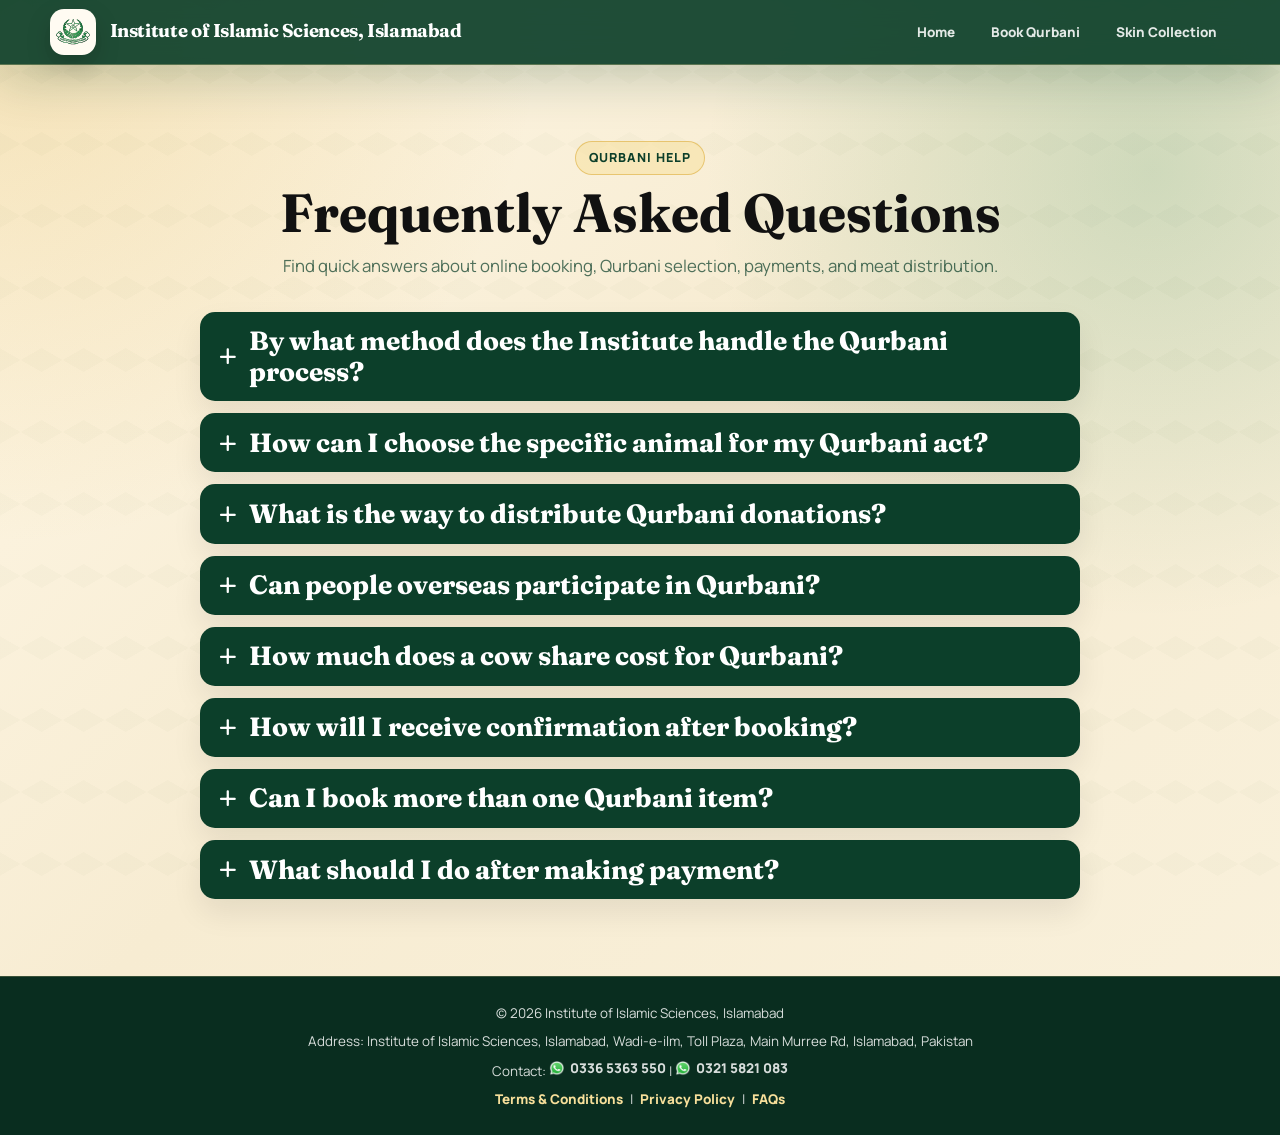
==== faq.html @ 9d34ea94 "Update Qurbani booking flow and site content Refresh the site for 2026/1447, add FAQ and receipt ass" ====
﻿<!DOCTYPE html>
<html lang="en">
<head>
    <meta charset="UTF-8">
    <meta name="viewport" content="width=device-width, initial-scale=1.0">
    <title>Frequently Asked Questions - Institute of Islamic Sciences, Islamabad</title>
    <link rel="stylesheet" href="styles.css">
</head>
<body class="page-background">
    <header>
        <div class="container">
            <div class="logo">
                <img src="image/logo.svg" alt="Institute Logo">
                <h1>Institute of Islamic Sciences, Islamabad</h1>
            </div>
            <nav>
                <a href="index.html">Home</a>
                <a href="order.html">Book Qurbani</a>
                <a href="skin.html">Skin Collection</a>
            </nav>
        </div>
    </header>

    <main>
        <section class="faq-section container">
            <div class="faq-heading">
                <span>Qurbani Help</span>
                <h2>Frequently Asked Questions</h2>
                <p>Find quick answers about online booking, Qurbani selection, payments, and meat distribution.</p>
            </div>

            <div class="faq-list">
                <details class="faq-item">
                    <summary>By what method does the Institute handle the Qurbani process?</summary>
                    <p>The Institute arranges Qurbani through trusted supervision, records each booking, completes the sacrifice according to Islamic requirements, and manages the meat according to the option selected by the donor.</p>
                </details>

                <details class="faq-item">
                    <summary>How can I choose the specific animal for my Qurbani act?</summary>
                    <p>You can choose from the available packages on the booking form, such as Cow Per Share, Full Cow, or Goat. The Institute then manages the arrangement according to your selected package.</p>
                </details>

                <details class="faq-item">
                    <summary>What is the way to distribute Qurbani donations?</summary>
                    <p>If you select Waqf or donation, the sacrificial meat is used for resident students of the Institute and other needy or deserving people.</p>
                </details>

                <details class="faq-item">
                    <summary>Can people overseas participate in Qurbani?</summary>
                    <p>Yes. Overseas participants can book online, review the amount in available currencies, and share their payment receipt through WhatsApp for confirmation.</p>
                </details>

                <details class="faq-item">
                    <summary>How much does a cow share cost for Qurbani?</summary>
                    <p>Cow Per Share pricing depends on the selected option. Waqf bookings can select PKR 30,000 or PKR 35,000, while Collection bookings are priced at PKR 35,000.</p>
                </details>

                <details class="faq-item">
                    <summary>How will I receive confirmation after booking?</summary>
                    <p>After submitting your booking, you will receive a tracking token. Your booking is confirmed after the Institute receives your payment receipt and verifies the details.</p>
                </details>

                <details class="faq-item">
                    <summary>Can I book more than one Qurbani item?</summary>
                    <p>Yes. Use the “Choose Another Animal” option during booking to add multiple Qurbani items before submitting your final order.</p>
                </details>

                <details class="faq-item">
                    <summary>What should I do after making payment?</summary>
                    <p>After transferring the amount, share your payment receipt on WhatsApp using the link shown on the token page so the Institute can confirm your booking.</p>
                </details>
            </div>
        </section>
    </main>

    <footer>
        <div class="container">
            <p>&copy; 2026 Institute of Islamic Sciences, Islamabad</p>
            <p>Address: Institute of Islamic Sciences, Islamabad, Wadi-e-ilm, Toll Plaza, Main Murree Rd, Islamabad, Pakistan</p>
            <p>Contact: <a class="whatsapp-contact" href="https://wa.me/923365363550" target="_blank" rel="noopener"><span class="whatsapp-icon" aria-hidden="true"></span>0336 5363 550</a> | <a class="whatsapp-contact" href="https://wa.me/923215821083" target="_blank" rel="noopener"><span class="whatsapp-icon" aria-hidden="true"></span>0321 5821 083</a></p>
            <span class="footer-links"><a href="terms.html">Terms & Conditions</a> | <a href="privacy.html">Privacy Policy</a> | <a href="faq.html">FAQs</a></span>
        </div>
    </footer>

    <script src="script.js"></script>
</body>
</html>
---- styles.css ----
﻿@import url('https://fonts.googleapis.com/css2?family=Amiri:wght@400;700&family=Fraunces:opsz,wght@9..144,600;9..144,750&family=Manrope:wght@400;500;700;800&display=swap');

:root {
    --ink: #173226;
    --ink-soft: #4f6359;
    --deep: #0c3f2a;
    --green: #16804c;
    --green-bright: #24a867;
    --gold: #dba934;
    --gold-soft: #f7df9a;
    --cream: #fff5df;
    --paper: #fffbf2;
    --white: #ffffff;
    --rose: #b45743;
    --shadow: 0 24px 80px rgba(16, 59, 38, 0.18);
    --radius-lg: 30px;
    --radius-md: 18px;
    --radius-sm: 12px;
}

* { margin: 0; padding: 0; box-sizing: border-box; }
html { scroll-behavior: smooth; }

body {
    min-height: 100vh;
    font-family: 'Manrope', sans-serif;
    line-height: 1.65;
    color: var(--ink);
    background:
        radial-gradient(circle at top left, rgba(219, 169, 52, 0.28), transparent 34rem),
        radial-gradient(circle at 90% 15%, rgba(22, 128, 76, 0.18), transparent 28rem),
        linear-gradient(135deg, #fff8e8 0%, #f7ecd2 45%, #f9f1dc 100%);
}

body::before {
    content: "";
    position: fixed;
    inset: 0;
    z-index: -1;
    opacity: 0.22;
    background-image:
        linear-gradient(30deg, rgba(12, 63, 42, 0.08) 12%, transparent 12.5%, transparent 87%, rgba(12, 63, 42, 0.08) 87.5%, rgba(12, 63, 42, 0.08)),
        linear-gradient(150deg, rgba(12, 63, 42, 0.08) 12%, transparent 12.5%, transparent 87%, rgba(12, 63, 42, 0.08) 87.5%, rgba(12, 63, 42, 0.08));
    background-size: 42px 72px;
}

.page-background { background-color: var(--cream); }
.container { width: min(1180px, calc(100% - 40px)); margin: 0 auto; }

header {
    position: sticky;
    top: 0;
    z-index: 20;
    color: var(--white);
    padding: 0.9rem 0;
    background: rgba(12, 63, 42, 0.92);
    border-bottom: 1px solid rgba(247, 223, 154, 0.28);
    box-shadow: 0 14px 50px rgba(12, 63, 42, 0.22);
    backdrop-filter: blur(16px);
}

header .container { display: flex; align-items: center; justify-content: space-between; gap: 1.5rem; }
.logo { display: flex; align-items: center; gap: 0.85rem; }
.logo img { width: 58px; height: 58px; padding: 0.35rem; background: var(--paper); border-radius: 18px; box-shadow: 0 10px 24px rgba(0, 0, 0, 0.18); }
.logo h1 { max-width: 440px; font-family: 'Fraunces', serif; font-size: clamp(1.05rem, 1.8vw, 1.55rem); line-height: 1.15; letter-spacing: -0.02em; }
nav { display: flex; flex-wrap: wrap; justify-content: flex-end; gap: 0.55rem; }
nav a { color: rgba(255, 255, 255, 0.88); text-decoration: none; padding: 0.7rem 1rem; border: 1px solid transparent; border-radius: 999px; font-weight: 800; font-size: 0.92rem; transition: transform 0.2s ease, background-color 0.2s ease, border-color 0.2s ease; }
nav a:hover { color: var(--white); background: rgba(255, 255, 255, 0.12); border-color: rgba(247, 223, 154, 0.34); transform: translateY(-2px); }

.hero { position: relative; overflow: hidden; min-height: calc(100vh - 86px); display: grid; place-items: center; padding: 5rem 1.25rem 6rem; }
.hero::before, .hero::after { content: ""; position: absolute; border-radius: 999px; filter: blur(2px); }
.hero::before { width: 520px; height: 520px; right: -160px; top: 10%; background: radial-gradient(circle, rgba(219, 169, 52, 0.32), transparent 68%); }
.hero::after { width: 340px; height: 340px; left: -90px; bottom: 3rem; background: radial-gradient(circle, rgba(22, 128, 76, 0.25), transparent 68%); }

.hero-content {
    position: relative;
    z-index: 1;
    width: min(980px, 100%);
    min-height: 580px;
    padding: clamp(2rem, 5vw, 4.5rem);
    overflow: hidden;
    text-align: left;
    color: var(--white);
    background: linear-gradient(135deg, rgba(12, 63, 42, 0.97), rgba(22, 128, 76, 0.94)), url('image/pattern-repeat-x-white-1.png');
    border: 1px solid rgba(247, 223, 154, 0.42);
    border-radius: 44px;
    box-shadow: var(--shadow);
    isolation: isolate;
    animation: riseIn 0.75s ease both;
}

.hero-content::before { content: "1447 AH"; position: absolute; right: clamp(1rem, 4vw, 3rem); top: 1.2rem; z-index: -1; font-family: 'Fraunces', serif; font-size: clamp(4rem, 14vw, 11rem); font-weight: 750; line-height: 1; color: rgba(255, 255, 255, 0.055); white-space: nowrap; }
.hero-content h2 { max-width: 690px; margin-bottom: 0.45rem; font-family: 'Fraunces', serif; font-size: clamp(2.7rem, 7vw, 6.6rem); line-height: 0.94; letter-spacing: -0.075em; color: var(--gold-soft); }
.ijtimai-qurbani-title { display: block; width: min(100%, 460px); margin: 0 0 1.3rem; }
.hero-content p { max-width: 610px; margin-bottom: 1rem; color: rgba(255, 255, 255, 0.84); font-size: clamp(1rem, 1.5vw, 1.17rem); }
.supervised-title { display: block; width: min(100%, 410px); margin: 0 0 1.2rem; }
.hero-image-wrap { position: absolute; right: clamp(-4rem, -3vw, -1.5rem); bottom: -1.5rem; width: min(42vw, 390px); pointer-events: none; filter: drop-shadow(0 24px 38px rgba(0, 0, 0, 0.35)); }
.cow-illustration { width: 100%; display: block; transform: rotate(-3deg); }

.cta-buttons { display: flex; flex-wrap: wrap; gap: 0.85rem; margin: 2rem 0 1.2rem; }
.btn, .btn-submit, .btn-download, .btn-print { appearance: none; display: inline-flex; align-items: center; justify-content: center; min-height: 50px; padding: 0.9rem 1.35rem; border: 0; border-radius: 999px; cursor: pointer; text-decoration: none; font-family: inherit; font-size: 0.96rem; font-weight: 900; transition: transform 0.2s ease, box-shadow 0.2s ease, background-color 0.2s ease, border-color 0.2s ease; }
.btn:hover, .btn-submit:hover, .btn-download:hover, .btn-print:hover { transform: translateY(-3px); }
.primary, .btn-submit, .btn-download { color: #173226; background: linear-gradient(135deg, var(--gold-soft), var(--gold)); box-shadow: 0 16px 30px rgba(219, 169, 52, 0.27); }
.primary:hover, .btn-submit:hover, .btn-download:hover { box-shadow: 0 20px 44px rgba(219, 169, 52, 0.36); }
.secondary, .btn-print { color: var(--white); background: rgba(255, 255, 255, 0.09); border: 1px solid rgba(247, 223, 154, 0.5); }
.secondary:hover, .btn-print:hover { background: rgba(255, 255, 255, 0.17); }
.contact { max-width: 580px; margin-top: 1.5rem; padding-top: 1.4rem; border-top: 1px solid rgba(255, 255, 255, 0.16); }
.contact p { margin: 0; font-weight: 800; }

.form-section, .token-section { width: min(1040px, calc(100% - 40px)); margin: 3rem auto 4rem; }
.form-section { padding: 0; background: transparent; }
.step-card, .token-section { position: relative; overflow: hidden; padding: clamp(1.4rem, 4vw, 2.6rem); margin-bottom: 1.8rem; background: rgba(255, 251, 242, 0.9); border: 1px solid rgba(12, 63, 42, 0.13); border-radius: var(--radius-lg); box-shadow: 0 22px 70px rgba(47, 78, 57, 0.12); backdrop-filter: blur(14px); }
.step-card::before, .token-section::before { content: ""; position: absolute; inset: 0 0 auto 0; height: 7px; background: linear-gradient(90deg, var(--green), var(--gold), var(--rose)); }
.step-label { display: inline-flex; margin-bottom: 1rem; padding: 0.4rem 0.85rem; color: var(--deep); background: rgba(219, 169, 52, 0.22); border: 1px solid rgba(219, 169, 52, 0.35); border-radius: 999px; font-size: 0.82rem; font-weight: 900; text-transform: uppercase; letter-spacing: 0.08em; }
.step-card h2, .token-section h2 { max-width: 760px; margin-bottom: 0.4rem; font-family: 'Fraunces', serif; font-size: clamp(2rem, 4vw, 3.5rem); line-height: 1; letter-spacing: -0.04em; color: var(--deep); }
.step-card h3, .token-section h3 { margin: 1.4rem 0 0.7rem; color: var(--green); font-family: 'Fraunces', serif; font-size: clamp(1.35rem, 2vw, 1.9rem); }
.step-card h3[lang], .step-card h3:not(:first-child) { font-family: 'Amiri', serif; }
.step-card p, .token-section p { max-width: 760px; margin-bottom: 1rem; color: var(--ink-soft); }
.highlight-box, #collection-note { padding: 1rem 1.15rem; margin: 1rem 0 1.6rem; color: #31493b; background: linear-gradient(135deg, rgba(22, 128, 76, 0.1), rgba(219, 169, 52, 0.14)); border: 1px solid rgba(22, 128, 76, 0.16); border-radius: var(--radius-md); }

form { display: grid; grid-template-columns: repeat(2, minmax(0, 1fr)); gap: 1rem 1.1rem; margin-top: 1.4rem; }
.form-group { margin: 0; }
.form-group:has(textarea), .form-group:has(#qurbani-by), #collection-note, #waqf-for-group { grid-column: 1 / -1; }
label { display: block; margin-bottom: 0.45rem; color: var(--deep); font-size: 0.88rem; font-weight: 900; }
input, select, textarea { width: 100%; min-height: 50px; padding: 0.82rem 0.95rem; color: var(--ink); background: rgba(255, 255, 255, 0.86); border: 1px solid rgba(12, 63, 42, 0.16); border-radius: var(--radius-sm); font: inherit; outline: none; box-shadow: inset 0 1px 0 rgba(255, 255, 255, 0.8); transition: border-color 0.2s ease, box-shadow 0.2s ease, background-color 0.2s ease; }
textarea { min-height: 110px; resize: vertical; }
input:focus, select:focus, textarea:focus { border-color: var(--green-bright); background: var(--white); box-shadow: 0 0 0 4px rgba(36, 168, 103, 0.14); }
input[readonly] { color: #426252; background: rgba(22, 128, 76, 0.08); border-style: dashed; }
.btn-submit { grid-column: 1 / -1; width: 100%; margin-top: 0.4rem; }
#add-item-btn { grid-column: 1 / -1; width: fit-content; }

.order-summary, #token-order-summary { width: 100%; margin-top: 1.7rem; overflow-x: auto; border-radius: var(--radius-md); }
.order-summary p { padding: 1.2rem; background: rgba(12, 63, 42, 0.06); border-radius: var(--radius-md); }
table { width: 100%; min-width: 780px; border-collapse: collapse; overflow: hidden; background: var(--white); border: 1px solid rgba(12, 63, 42, 0.1); border-radius: var(--radius-md); }
th, td { padding: 0.92rem; text-align: left; border-bottom: 1px solid rgba(12, 63, 42, 0.08); vertical-align: top; }
th { color: var(--white); background: var(--deep); font-size: 0.82rem; text-transform: uppercase; letter-spacing: 0.04em; }
td { color: var(--ink-soft); font-size: 0.92rem; }
.remove-btn { color: var(--white); background: var(--rose); border: 0; padding: 0.55rem 0.75rem; border-radius: 999px; cursor: pointer; font-weight: 800; }

.token-section { text-align: left; }
.token-details { display: grid; grid-template-columns: repeat(2, minmax(0, 1fr)); gap: 0.9rem; margin: 1.4rem 0; }
.token-details p, .token-section > p:nth-of-type(n+3):nth-of-type(-n+6) { padding: 1rem; margin: 0; background: rgba(22, 128, 76, 0.08); border-radius: var(--radius-sm); }
.token-section a { color: var(--green); font-weight: 900; }

footer { color: rgba(255, 255, 255, 0.84); padding: 2.4rem 0; text-align: center; background: #092d1f; border-top: 1px solid rgba(247, 223, 154, 0.2); }
footer .container { display: grid; gap: 0.55rem; }
footer a { color: var(--gold-soft); text-decoration: none; font-weight: 800; }
footer a:hover { text-decoration: underline; }

@keyframes riseIn { from { opacity: 0; transform: translateY(24px) scale(0.985); } to { opacity: 1; transform: translateY(0) scale(1); } }

@media (max-width: 860px) {
    header { position: relative; }
    header .container { align-items: flex-start; flex-direction: column; }
    nav { justify-content: flex-start; }
    .hero { min-height: auto; padding-top: 2rem; }
    .hero-content { min-height: 0; padding-bottom: 15rem; border-radius: 30px; }
    .hero-image-wrap { width: 250px; right: -2rem; bottom: -0.8rem; }
    form, .token-details { grid-template-columns: 1fr; }
}

@media (max-width: 560px) {
    .container, .form-section, .token-section { width: min(100% - 24px, 1040px); }
    .logo img { width: 48px; height: 48px; }
    nav a { padding: 0.6rem 0.78rem; font-size: 0.84rem; }
    .hero { padding-left: 0.75rem; padding-right: 0.75rem; }
    .hero-content { padding: 1.55rem 1.25rem 13rem; }
    .cta-buttons { align-items: stretch; flex-direction: column; }
    .btn, .btn-submit, .btn-download, .btn-print, #add-item-btn { width: 100%; }
    .hero-image-wrap { width: 215px; }
    .step-card, .token-section { border-radius: 22px; }
}

@media print {
    header, footer, .cta-buttons { display: none; }
    body { background: #fff; }
    .token-section { box-shadow: none; border: 1px solid #ddd; }
}


.step-back-btn { color: var(--deep); background: rgba(22, 128, 76, 0.08); border-color: rgba(22, 128, 76, 0.22); margin: 0.6rem 0 1.1rem; }
.step-back-btn:hover { background: rgba(22, 128, 76, 0.14); }


.order-actions { grid-column: 1 / -1; display: flex; flex-wrap: wrap; gap: 0.8rem; align-items: center; margin-top: 0.4rem; }
.order-actions #add-item-btn { width: auto; }
.checkout-btn { color: var(--white); background: var(--deep); box-shadow: 0 16px 30px rgba(12, 63, 42, 0.22); }
.checkout-btn:hover { background: var(--green); }
@media (max-width: 560px) { .order-actions { flex-direction: column; } .order-actions #add-item-btn, .checkout-btn { width: 100%; } }

/* Scoped Book Qurbani wizard styles */
.qurbani-wizard-page .qurbani-wizard-hero {
    padding: clamp(2rem, 5vw, 3.6rem) 0 1.2rem;
}

.qurbani-wizard-page .qurbani-kicker {
    display: inline-flex;
    margin-bottom: 0.75rem;
    padding: 0.38rem 0.8rem;
    color: var(--deep);
    background: rgba(219, 169, 52, 0.22);
    border: 1px solid rgba(219, 169, 52, 0.34);
    border-radius: 999px;
    font-size: 0.78rem;
    font-weight: 900;
    letter-spacing: 0.08em;
    text-transform: uppercase;
}

.qurbani-wizard-page .qurbani-wizard-hero h2 {
    margin: 0 0 0.55rem;
    color: var(--deep);
    font-family: 'Fraunces', serif;
    font-size: clamp(2.35rem, 6vw, 5.2rem);
    line-height: 0.96;
    letter-spacing: -0.07em;
}

.qurbani-wizard-page .qurbani-wizard-hero p {
    max-width: 690px;
    margin: 0;
    color: var(--ink-soft);
    font-size: clamp(1rem, 1.6vw, 1.15rem);
}

.qurbani-wizard-page .qurbani-wizard-shell {
    display: grid;
    grid-template-columns: 285px minmax(0, 1fr);
    gap: 1.15rem;
    align-items: start;
    margin-top: 1.4rem;
    margin-bottom: 4rem;
}

.qurbani-wizard-page .qurbani-stepper {
    position: sticky;
    top: 104px;
    display: grid;
    gap: 0.62rem;
    padding: 0.85rem;
    background: rgba(255, 251, 242, 0.88);
    border: 1px solid rgba(12, 63, 42, 0.13);
    border-radius: var(--radius-lg);
    box-shadow: 0 20px 60px rgba(47, 78, 57, 0.12);
    backdrop-filter: blur(14px);
}

.qurbani-wizard-page .qurbani-step-nav {
    display: grid;
    grid-template-columns: 42px 1fr;
    gap: 0 0.75rem;
    width: 100%;
    padding: 0.82rem;
    color: var(--ink-soft);
    text-align: left;
    background: transparent;
    border: 1px solid transparent;
    border-radius: 18px;
    cursor: pointer;
    font: inherit;
}

.qurbani-wizard-page .qurbani-step-nav:disabled {
    cursor: not-allowed;
    opacity: 0.52;
}

.qurbani-wizard-page .qurbani-step-nav span {
    grid-row: 1 / 3;
    display: grid;
    place-items: center;
    width: 42px;
    height: 42px;
    color: var(--deep);
    background: var(--white);
    border: 1px solid rgba(12, 63, 42, 0.14);
    border-radius: 50%;
    font-weight: 900;
}

.qurbani-wizard-page .qurbani-step-nav strong {
    align-self: end;
    color: var(--ink);
    font-size: 0.92rem;
}

.qurbani-wizard-page .qurbani-step-nav small {
    color: var(--ink-soft);
    font-weight: 700;
}

.qurbani-wizard-page .qurbani-step-nav.is-active {
    color: var(--white);
    background: var(--deep);
    border-color: var(--deep);
    box-shadow: 0 14px 30px rgba(12, 63, 42, 0.22);
}

.qurbani-wizard-page .qurbani-step-nav.is-active strong,
.qurbani-wizard-page .qurbani-step-nav.is-active small {
    color: var(--white);
}

.qurbani-wizard-page .qurbani-step-nav.is-complete span {
    color: var(--white);
    background: var(--green);
    border-color: var(--green);
}

.qurbani-wizard-page .qurbani-wizard {
    display: block;
    min-height: 620px;
    margin: 0;
    padding: clamp(1.2rem, 3.2vw, 2.5rem);
    background: rgba(255, 251, 242, 0.94);
    border: 1px solid rgba(12, 63, 42, 0.13);
    border-radius: var(--radius-lg);
    box-shadow: 0 22px 70px rgba(47, 78, 57, 0.12);
    backdrop-filter: blur(14px);
}

.qurbani-wizard-page .qurbani-alert {
    display: none;
    margin-bottom: 1rem;
    padding: 0.85rem 1rem;
    color: #852b20;
    background: #fff1ee;
    border: 1px solid rgba(180, 87, 67, 0.25);
    border-radius: var(--radius-sm);
    font-weight: 800;
}

.qurbani-wizard-page .qurbani-alert.is-visible { display: block; }
.qurbani-wizard-page .qurbani-wizard-step { display: none; animation: qurbaniStepIn 0.26s ease both; }
.qurbani-wizard-page .qurbani-wizard-step.is-active { display: block; }

.qurbani-wizard-page .qurbani-step-heading {
    max-width: 760px;
    margin-bottom: 1.45rem;
}

.qurbani-wizard-page .qurbani-step-heading span {
    color: var(--green);
    font-size: 0.8rem;
    font-weight: 900;
    letter-spacing: 0.08em;
    text-transform: uppercase;
}

.qurbani-wizard-page .qurbani-step-heading h2 {
    margin: 0.22rem 0 0.4rem;
    color: var(--deep);
    font-family: 'Fraunces', serif;
    font-size: clamp(2rem, 4vw, 3.35rem);
    line-height: 1;
    letter-spacing: -0.045em;
}

.qurbani-wizard-page .qurbani-step-heading p {
    margin: 0;
    color: var(--ink-soft);
}

.qurbani-wizard-page .qurbani-package-grid,
.qurbani-wizard-page .qurbani-type-grid {
    display: grid;
    gap: 1rem;
}

.qurbani-wizard-page .qurbani-package-grid { grid-template-columns: repeat(3, minmax(0, 1fr)); }
.qurbani-wizard-page .qurbani-type-grid { grid-template-columns: repeat(2, minmax(0, 1fr)); }

.qurbani-wizard-page .qurbani-choice-card {
    position: relative;
    display: grid;
    gap: 0.5rem;
    min-height: 180px;
    padding: 1.2rem;
    background: var(--white);
    border: 1px solid rgba(12, 63, 42, 0.13);
    border-radius: var(--radius-md);
    cursor: pointer;
    transition: transform 0.2s ease, border-color 0.2s ease, box-shadow 0.2s ease;
}

.qurbani-wizard-page .qurbani-choice-card:hover {
    transform: translateY(-3px);
    border-color: rgba(22, 128, 76, 0.32);
    box-shadow: 0 18px 40px rgba(47, 78, 57, 0.1);
}

.qurbani-wizard-page .qurbani-choice-card input {
    position: absolute;
    top: 1rem;
    right: 1rem;
    width: 22px;
    height: 22px;
    accent-color: var(--green);
}

.qurbani-wizard-page .qurbani-choice-card:has(input:checked) {
    border-color: var(--green);
    box-shadow: inset 0 0 0 2px rgba(22, 128, 76, 0.16), 0 18px 42px rgba(22, 128, 76, 0.14);
}

.qurbani-wizard-page .qurbani-choice-card strong {
    padding-right: 1.8rem;
    color: var(--deep);
    font-size: 1.14rem;
    line-height: 1.28;
}

.qurbani-wizard-page .qurbani-package-card em {
    color: var(--green);
    font-style: normal;
    font-size: 1.55rem;
    font-weight: 900;
}

.qurbani-wizard-page .qurbani-choice-card small {
    color: var(--ink-soft);
    line-height: 1.55;
}

.qurbani-wizard-page .qurbani-animal-tag {
    display: inline-flex;
    width: fit-content;
    padding: 0.35rem 0.7rem;
    color: var(--white);
    background: var(--deep);
    border-radius: 999px;
    font-size: 0.78rem;
    font-weight: 900;
}

.qurbani-wizard-page .qurbani-gold-tag {
    color: var(--deep);
    background: var(--gold-soft);
}

.qurbani-wizard-page .qurbani-secondary-choice { opacity: 0.92; }

.qurbani-wizard-page .qurbani-conditional-panel,
.qurbani-wizard-page .qurbani-quantity-card,
.qurbani-wizard-page .qurbani-total-card,
.qurbani-wizard-page .qurbani-single-field,
.qurbani-wizard-page .qurbani-summary-card {
    margin-top: 1rem;
    padding: 1.15rem;
    background: var(--white);
    border: 1px solid rgba(12, 63, 42, 0.13);
    border-radius: var(--radius-md);
}

.qurbani-wizard-page .qurbani-conditional-panel.is-hidden { display: none; }
.qurbani-wizard-page .qurbani-conditional-panel strong { display: block; margin-bottom: 0.35rem; color: var(--deep); }
.qurbani-wizard-page .qurbani-conditional-panel p { margin: 0.25rem 0 1rem; color: var(--ink-soft); }

.qurbani-wizard-page .qurbani-location-btn {
    display: inline-flex;
    align-items: center;
    justify-content: center;
    min-height: 44px;
    padding: 0.7rem 1rem;
    color: var(--white);
    background: var(--green);
    border-radius: 999px;
    text-decoration: none;
    font-weight: 900;
}

.qurbani-wizard-page .qurbani-pricing-layout {
    display: grid;
    grid-template-columns: 0.8fr 1.2fr;
    gap: 1rem;
    align-items: stretch;
}

.qurbani-wizard-page .qurbani-quantity-card,
.qurbani-wizard-page .qurbani-total-card { margin-top: 0; }

.qurbani-wizard-page .qurbani-quantity-control {
    display: grid;
    grid-template-columns: 52px 1fr 52px;
    gap: 0.55rem;
    align-items: center;
}

.qurbani-wizard-page .qurbani-quantity-control button {
    min-height: 52px;
    color: var(--deep);
    background: var(--gold-soft);
    border: 0;
    border-radius: var(--radius-sm);
    cursor: pointer;
    font-size: 1.45rem;
    font-weight: 900;
}

.qurbani-wizard-page .qurbani-quantity-control input {
    text-align: center;
    font-size: 1.2rem;
    font-weight: 900;
}

.qurbani-wizard-page .qurbani-total-card span {
    display: block;
    color: var(--ink-soft);
    font-size: 0.8rem;
    font-weight: 900;
    letter-spacing: 0.06em;
    text-transform: uppercase;
}

.qurbani-wizard-page .qurbani-total-card strong {
    display: block;
    margin: 0.2rem 0;
    color: var(--deep);
    font-size: clamp(1.55rem, 3vw, 2.3rem);
}

.qurbani-wizard-page .qurbani-total-card .qurbani-main-total {
    color: var(--green);
    font-size: clamp(2rem, 4.4vw, 3.35rem);
}

.qurbani-wizard-page .qurbani-total-card small { color: var(--ink-soft); }
.qurbani-wizard-page .qurbani-total-card hr { margin: 1rem 0; border: 0; border-top: 1px solid rgba(12, 63, 42, 0.1); }

.qurbani-wizard-page .qurbani-currency-toggle {
    margin-top: 0.6rem;
    padding: 0;
    color: var(--green);
    background: transparent;
    border: 0;
    cursor: pointer;
    font: inherit;
    font-weight: 900;
}

.qurbani-wizard-page .qurbani-foreign-totals {
    display: flex;
    flex-wrap: wrap;
    gap: 0.5rem;
    margin-top: 0.75rem;
}

.qurbani-wizard-page .qurbani-foreign-totals span {
    padding: 0.42rem 0.65rem;
    color: var(--ink-soft);
    background: rgba(12, 63, 42, 0.06);
    border-radius: 999px;
    font-size: 0.9rem;
    font-weight: 800;
}

.qurbani-wizard-page .qurbani-single-field { max-width: 650px; }

.qurbani-wizard-page .qurbani-details-grid {
    display: grid;
    grid-template-columns: repeat(2, minmax(0, 1fr));
    gap: 1rem;
}

.qurbani-wizard-page .qurbani-wide { grid-column: 1 / -1; }

.qurbani-wizard-page .qurbani-summary-grid {
    display: grid;
    grid-template-columns: repeat(2, minmax(0, 1fr));
    gap: 0.85rem;
}

.qurbani-wizard-page .qurbani-summary-item {
    padding: 0.9rem;
    background: rgba(12, 63, 42, 0.055);
    border-radius: var(--radius-sm);
}

.qurbani-wizard-page .qurbani-summary-item span {
    display: block;
    color: var(--ink-soft);
    font-size: 0.78rem;
    font-weight: 900;
    letter-spacing: 0.06em;
    text-transform: uppercase;
}

.qurbani-wizard-page .qurbani-summary-item strong {
    display: block;
    margin-top: 0.2rem;
    color: var(--ink);
    line-height: 1.38;
    overflow-wrap: anywhere;
}

.qurbani-wizard-page .qurbani-summary-item.qurbani-highlight {
    grid-column: 1 / -1;
    background: linear-gradient(135deg, rgba(22, 128, 76, 0.1), rgba(219, 169, 52, 0.14));
}

.qurbani-wizard-page .qurbani-summary-item.qurbani-highlight strong {
    color: var(--green);
    font-size: 1.8rem;
}

.qurbani-wizard-page .qurbani-summary-item.qurbani-highlight small {
    display: block;
    margin-top: 0.2rem;
    color: var(--ink-soft);
    font-weight: 800;
}

.qurbani-wizard-page .qurbani-submit-btn {
    display: inline-flex;
    align-items: center;
    justify-content: center;
    width: 100%;
    min-height: 58px;
    margin-top: 1rem;
    color: #173226;
    background: linear-gradient(135deg, var(--gold-soft), var(--gold));
    border: 0;
    border-radius: 999px;
    cursor: pointer;
    font: inherit;
    font-size: 1.02rem;
    font-weight: 900;
    box-shadow: 0 16px 30px rgba(219, 169, 52, 0.27);
}

.qurbani-wizard-page .qurbani-wizard-actions {
    display: flex;
    justify-content: space-between;
    gap: 0.8rem;
    margin-top: 1.6rem;
    padding-top: 1.15rem;
    border-top: 1px solid rgba(12, 63, 42, 0.1);
}

.qurbani-wizard-page .qurbani-prev-btn,
.qurbani-wizard-page .qurbani-next-btn {
    display: inline-flex;
    align-items: center;
    justify-content: center;
    min-height: 52px;
    padding: 0.85rem 1.25rem;
    border-radius: 999px;
    cursor: pointer;
    font: inherit;
    font-weight: 900;
}

.qurbani-wizard-page .qurbani-prev-btn {
    min-width: 130px;
    color: var(--deep);
    background: var(--white);
    border: 1px solid rgba(12, 63, 42, 0.14);
}

.qurbani-wizard-page .qurbani-next-btn {
    min-width: 150px;
    color: var(--white);
    background: var(--deep);
    border: 1px solid var(--deep);
}

.qurbani-wizard-page .qurbani-prev-btn:disabled,
.qurbani-wizard-page .qurbani-next-btn:disabled {
    opacity: 0.45;
    cursor: not-allowed;
}

@keyframes qurbaniStepIn {
    from { opacity: 0; transform: translateY(12px); }
    to { opacity: 1; transform: translateY(0); }
}

@media (max-width: 920px) {
    .qurbani-wizard-page .qurbani-wizard-shell { grid-template-columns: 1fr; }
    .qurbani-wizard-page .qurbani-stepper {
        position: static;
        grid-template-columns: repeat(3, minmax(0, 1fr));
    }
    .qurbani-wizard-page .qurbani-step-nav {
        grid-template-columns: 34px 1fr;
        padding: 0.68rem;
    }
    .qurbani-wizard-page .qurbani-step-nav span { width: 34px; height: 34px; }
    .qurbani-wizard-page .qurbani-package-grid { grid-template-columns: 1fr; }
    .qurbani-wizard-page .qurbani-pricing-layout { grid-template-columns: 1fr; }
}

@media (max-width: 620px) {
    .qurbani-wizard-page .qurbani-wizard-shell { width: min(100% - 24px, 1040px); }
    .qurbani-wizard-page .qurbani-wizard { min-height: auto; padding: 1rem; border-radius: 22px; }
    .qurbani-wizard-page .qurbani-stepper { grid-template-columns: repeat(2, minmax(0, 1fr)); gap: 0.45rem; }
    .qurbani-wizard-page .qurbani-step-nav strong { font-size: 0.78rem; }
    .qurbani-wizard-page .qurbani-step-nav small { display: none; }
    .qurbani-wizard-page .qurbani-type-grid,
    .qurbani-wizard-page .qurbani-details-grid,
    .qurbani-wizard-page .qurbani-summary-grid { grid-template-columns: 1fr; }
    .qurbani-wizard-page .qurbani-summary-item.qurbani-highlight { grid-column: auto; }
    .qurbani-wizard-page .qurbani-choice-card { min-height: 145px; }
    .qurbani-wizard-page .qurbani-wizard-actions {
        position: sticky;
        bottom: 0;
        z-index: 10;
        margin: 1rem -1rem -1rem;
        padding: 0.8rem 1rem;
        background: rgba(255, 251, 242, 0.95);
        border-radius: 0 0 22px 22px;
        backdrop-filter: blur(12px);
    }
    .qurbani-wizard-page .qurbani-prev-btn,
    .qurbani-wizard-page .qurbani-next-btn { flex: 1; min-width: 0; }
}

.qurbani-wizard-page .qurbani-item-actions {
    display: grid;
    gap: 0.45rem;
    max-width: 650px;
    margin-top: 1rem;
}

.qurbani-wizard-page .qurbani-add-item-btn {
    display: inline-flex;
    align-items: center;
    justify-content: center;
    min-height: 52px;
    padding: 0.85rem 1.15rem;
    color: var(--white);
    background: var(--green);
    border: 0;
    border-radius: 999px;
    cursor: pointer;
    font: inherit;
    font-weight: 900;
}

.qurbani-wizard-page .qurbani-item-actions p {
    margin: 0;
    color: var(--ink-soft);
    font-size: 0.92rem;
}

.qurbani-wizard-page .qurbani-added-items {
    margin-top: 1rem;
    padding: 1rem;
    background: rgba(22, 128, 76, 0.06);
    border: 1px solid rgba(22, 128, 76, 0.16);
    border-radius: var(--radius-md);
}

.qurbani-wizard-page .qurbani-added-items h3 {
    margin: 0 0 0.75rem;
    color: var(--deep);
    font-family: 'Fraunces', serif;
    font-size: 1.35rem;
}

.qurbani-wizard-page .qurbani-added-item,
.qurbani-wizard-page .qurbani-summary-line {
    display: flex;
    justify-content: space-between;
    gap: 1rem;
    padding: 0.85rem;
    background: var(--white);
    border: 1px solid rgba(12, 63, 42, 0.1);
    border-radius: var(--radius-sm);
}

.qurbani-wizard-page .qurbani-added-item + .qurbani-added-item,
.qurbani-wizard-page .qurbani-summary-line + .qurbani-summary-line {
    margin-top: 0.6rem;
}

.qurbani-wizard-page .qurbani-added-item span,
.qurbani-wizard-page .qurbani-summary-line small {
    display: block;
    color: var(--ink-soft);
    font-size: 0.88rem;
    line-height: 1.45;
}

.qurbani-wizard-page .qurbani-added-item b,
.qurbani-wizard-page .qurbani-summary-line strong {
    display: block;
    color: var(--green);
    white-space: nowrap;
}

.qurbani-wizard-page .qurbani-added-item button {
    margin-top: 0.35rem;
    padding: 0.35rem 0.65rem;
    color: var(--white);
    background: var(--rose);
    border: 0;
    border-radius: 999px;
    cursor: pointer;
    font: inherit;
    font-size: 0.78rem;
    font-weight: 900;
}

.qurbani-wizard-page .qurbani-summary-items {
    margin-bottom: 1rem;
}

@media (max-width: 620px) {
    .qurbani-wizard-page .qurbani-added-item,
    .qurbani-wizard-page .qurbani-summary-line {
        display: grid;
    }

    .qurbani-wizard-page .qurbani-added-item b,
    .qurbani-wizard-page .qurbani-summary-line strong {
        white-space: normal;
    }
}

.qurbani-wizard-page .qurbani-package-image {
    display: block;
    width: 112px;
    height: 82px;
    object-fit: contain;
    justify-self: center;
    margin: 0.2rem auto 0.15rem;
    mix-blend-mode: multiply;
}

.qurbani-wizard-page .qurbani-package-card {
    text-align: center;
}

.qurbani-wizard-page .qurbani-package-card strong {
    padding-right: 0;
}

/* Compact scale refinements for Book Qurbani wizard */
.qurbani-wizard-page .qurbani-wizard-hero {
    padding: 1.35rem 0 0.65rem;
}

.qurbani-wizard-page .qurbani-kicker {
    margin-bottom: 0.45rem;
    padding: 0.28rem 0.62rem;
    font-size: 0.7rem;
    letter-spacing: 0.06em;
}

.qurbani-wizard-page .qurbani-wizard-hero h2 {
    margin-bottom: 0.35rem;
    font-size: clamp(1.8rem, 3.2vw, 2.15rem);
    line-height: 1.08;
    letter-spacing: -0.035em;
}

.qurbani-wizard-page .qurbani-wizard-hero p {
    max-width: 620px;
    font-size: 0.92rem;
    line-height: 1.55;
}

.qurbani-wizard-page .qurbani-wizard-shell {
    grid-template-columns: 240px minmax(0, 1fr);
    gap: 0.85rem;
    margin-top: 0.85rem;
    margin-bottom: 2.3rem;
}

.qurbani-wizard-page .qurbani-stepper {
    top: 88px;
    gap: 0.42rem;
    padding: 0.58rem;
    border-radius: 22px;
}

.qurbani-wizard-page .qurbani-step-nav {
    grid-template-columns: 32px 1fr;
    gap: 0 0.55rem;
    padding: 0.55rem;
    border-radius: 14px;
}

.qurbani-wizard-page .qurbani-step-nav span {
    width: 32px;
    height: 32px;
    font-size: 0.82rem;
}

.qurbani-wizard-page .qurbani-step-nav strong {
    font-size: 0.8rem;
    line-height: 1.15;
}

.qurbani-wizard-page .qurbani-step-nav small {
    font-size: 0.7rem;
    line-height: 1.2;
}

.qurbani-wizard-page .qurbani-wizard {
    min-height: auto;
    padding: 1.15rem;
    border-radius: 22px;
}

.qurbani-wizard-page .qurbani-alert {
    margin-bottom: 0.7rem;
    padding: 0.6rem 0.75rem;
    font-size: 0.86rem;
}

.qurbani-wizard-page .qurbani-step-heading {
    margin-bottom: 0.9rem;
}

.qurbani-wizard-page .qurbani-step-heading span {
    font-size: 0.7rem;
    letter-spacing: 0.06em;
}

.qurbani-wizard-page .qurbani-step-heading h2 {
    margin: 0.12rem 0 0.25rem;
    font-size: clamp(1.35rem, 2.5vw, 1.6rem);
    line-height: 1.12;
    letter-spacing: -0.025em;
}

.qurbani-wizard-page .qurbani-step-heading p {
    max-width: 650px;
    font-size: 0.88rem;
    line-height: 1.5;
}

.qurbani-wizard-page .qurbani-package-grid,
.qurbani-wizard-page .qurbani-type-grid,
.qurbani-wizard-page .qurbani-pricing-layout,
.qurbani-wizard-page .qurbani-details-grid,
.qurbani-wizard-page .qurbani-summary-grid {
    gap: 0.7rem;
}

.qurbani-wizard-page .qurbani-choice-card {
    min-height: 136px;
    gap: 0.28rem;
    padding: 0.78rem;
    border-radius: 16px;
}

.qurbani-wizard-page .qurbani-choice-card input {
    top: 0.7rem;
    right: 0.7rem;
    width: 18px;
    height: 18px;
}

.qurbani-wizard-page .qurbani-package-image {
    width: 86px;
    height: 58px;
    margin: 0 auto 0.05rem;
}

.qurbani-wizard-page .qurbani-choice-card strong {
    font-size: 0.96rem;
    line-height: 1.22;
}

.qurbani-wizard-page .qurbani-package-card em {
    font-size: 1.12rem;
    line-height: 1.2;
}

.qurbani-wizard-page .qurbani-choice-card small,
.qurbani-wizard-page .qurbani-item-actions p,
.qurbani-wizard-page .qurbani-added-item span,
.qurbani-wizard-page .qurbani-summary-line small {
    font-size: 0.8rem;
    line-height: 1.35;
}

.qurbani-wizard-page .qurbani-type-card {
    min-height: 118px;
}

.qurbani-wizard-page .qurbani-conditional-panel,
.qurbani-wizard-page .qurbani-quantity-card,
.qurbani-wizard-page .qurbani-total-card,
.qurbani-wizard-page .qurbani-single-field,
.qurbani-wizard-page .qurbani-summary-card,
.qurbani-wizard-page .qurbani-added-items {
    margin-top: 0.7rem;
    padding: 0.82rem;
    border-radius: 16px;
}

.qurbani-wizard-page .qurbani-conditional-panel p {
    margin: 0.15rem 0 0.65rem;
    font-size: 0.86rem;
    line-height: 1.45;
}

.qurbani-wizard-page label {
    margin-bottom: 0.32rem;
    font-size: 0.82rem;
}

.qurbani-wizard-page input,
.qurbani-wizard-page select,
.qurbani-wizard-page textarea {
    min-height: 42px;
    padding: 0.62rem 0.72rem;
    border-radius: 11px;
    font-size: 0.88rem;
}

.qurbani-wizard-page textarea {
    min-height: 86px;
}

.qurbani-wizard-page .qurbani-location-btn,
.qurbani-wizard-page .qurbani-add-item-btn,
.qurbani-wizard-page .qurbani-submit-btn,
.qurbani-wizard-page .qurbani-prev-btn,
.qurbani-wizard-page .qurbani-next-btn {
    min-height: 42px;
    padding: 0.62rem 0.95rem;
    font-size: 0.88rem;
}

.qurbani-wizard-page .qurbani-prev-btn {
    min-width: 105px;
}

.qurbani-wizard-page .qurbani-next-btn {
    min-width: 118px;
}

.qurbani-wizard-page .qurbani-quantity-control {
    grid-template-columns: 42px 1fr 42px;
    gap: 0.42rem;
}

.qurbani-wizard-page .qurbani-quantity-control button {
    min-height: 42px;
    border-radius: 11px;
    font-size: 1.1rem;
}

.qurbani-wizard-page .qurbani-quantity-control input {
    font-size: 1rem;
}

.qurbani-wizard-page .qurbani-total-card span {
    font-size: 0.68rem;
    letter-spacing: 0.05em;
}

.qurbani-wizard-page .qurbani-total-card strong {
    margin: 0.1rem 0;
    font-size: 1.35rem;
}

.qurbani-wizard-page .qurbani-total-card .qurbani-main-total {
    font-size: clamp(1.7rem, 3.5vw, 2.35rem);
}

.qurbani-wizard-page .qurbani-total-card hr {
    margin: 0.7rem 0;
}

.qurbani-wizard-page .qurbani-currency-toggle {
    margin-top: 0.38rem;
    font-size: 0.84rem;
}

.qurbani-wizard-page .qurbani-foreign-totals {
    gap: 0.35rem;
    margin-top: 0.45rem;
}

.qurbani-wizard-page .qurbani-foreign-totals span {
    padding: 0.28rem 0.5rem;
    font-size: 0.78rem;
}

.qurbani-wizard-page .qurbani-item-actions {
    gap: 0.3rem;
    margin-top: 0.7rem;
}

.qurbani-wizard-page .qurbani-added-items h3 {
    margin-bottom: 0.5rem;
    font-size: 1.05rem;
}

.qurbani-wizard-page .qurbani-added-item,
.qurbani-wizard-page .qurbani-summary-line {
    gap: 0.75rem;
    padding: 0.62rem;
    border-radius: 12px;
}

.qurbani-wizard-page .qurbani-added-item + .qurbani-added-item,
.qurbani-wizard-page .qurbani-summary-line + .qurbani-summary-line {
    margin-top: 0.45rem;
}

.qurbani-wizard-page .qurbani-summary-items {
    margin-bottom: 0.7rem;
}

.qurbani-wizard-page .qurbani-summary-item {
    padding: 0.62rem;
    border-radius: 12px;
}

.qurbani-wizard-page .qurbani-summary-item span {
    font-size: 0.68rem;
    letter-spacing: 0.05em;
}

.qurbani-wizard-page .qurbani-summary-item strong {
    margin-top: 0.12rem;
    font-size: 0.9rem;
    line-height: 1.28;
}

.qurbani-wizard-page .qurbani-summary-item.qurbani-highlight strong {
    font-size: 1.35rem;
}

.qurbani-wizard-page .qurbani-wizard-actions {
    margin-top: 1rem;
    padding-top: 0.8rem;
}

@media (max-width: 920px) {
    .qurbani-wizard-page .qurbani-wizard-shell {
        gap: 0.75rem;
    }

    .qurbani-wizard-page .qurbani-stepper {
        grid-template-columns: repeat(3, minmax(0, 1fr));
    }

    .qurbani-wizard-page .qurbani-package-grid {
        grid-template-columns: repeat(3, minmax(0, 1fr));
    }
}

@media (max-width: 760px) {
    .qurbani-wizard-page .qurbani-wizard-hero {
        padding: 1rem 0 0.45rem;
    }

    .qurbani-wizard-page .qurbani-wizard-hero h2 {
        font-size: 1.65rem;
    }

    .qurbani-wizard-page .qurbani-wizard-hero p {
        font-size: 0.86rem;
    }

    .qurbani-wizard-page .qurbani-package-grid,
    .qurbani-wizard-page .qurbani-type-grid,
    .qurbani-wizard-page .qurbani-pricing-layout {
        grid-template-columns: 1fr;
    }

    .qurbani-wizard-page .qurbani-choice-card {
        min-height: auto;
    }
}

@media (max-width: 620px) {
    .qurbani-wizard-page .qurbani-wizard-shell {
        width: min(100% - 20px, 1040px);
        margin-top: 0.65rem;
        margin-bottom: 1.5rem;
    }

    .qurbani-wizard-page .qurbani-stepper {
        grid-template-columns: repeat(2, minmax(0, 1fr));
        gap: 0.35rem;
        padding: 0.45rem;
    }

    .qurbani-wizard-page .qurbani-step-nav {
        grid-template-columns: 28px 1fr;
        padding: 0.45rem;
    }

    .qurbani-wizard-page .qurbani-step-nav span {
        width: 28px;
        height: 28px;
        font-size: 0.75rem;
    }

    .qurbani-wizard-page .qurbani-wizard {
        padding: 0.85rem;
        border-radius: 18px;
    }

    .qurbani-wizard-page .qurbani-step-heading h2 {
        font-size: 1.28rem;
    }

    .qurbani-wizard-page .qurbani-step-heading p,
    .qurbani-wizard-page input,
    .qurbani-wizard-page select,
    .qurbani-wizard-page textarea {
        font-size: 0.84rem;
    }

    .qurbani-wizard-page .qurbani-package-image {
        width: 78px;
        height: 50px;
    }

    .qurbani-wizard-page .qurbani-wizard-actions {
        margin: 0.85rem -0.85rem -0.85rem;
        padding: 0.65rem 0.85rem;
        border-radius: 0 0 18px 18px;
    }
}

/* Compact scale refinements for home page and skin collection form */
header {
    padding: 0.55rem 0;
}

.logo img {
    width: 46px;
    height: 46px;
    border-radius: 14px;
}

.logo h1 {
    font-size: clamp(0.95rem, 1.45vw, 1.22rem);
    line-height: 1.12;
}

nav a {
    padding: 0.5rem 0.78rem;
    font-size: 0.84rem;
}

.hero {
    min-height: calc(100vh - 68px);
    padding: 2.2rem 1rem 2.8rem;
}

.hero-content {
    width: min(860px, 100%);
    min-height: 430px;
    padding: clamp(1.4rem, 3.2vw, 2.45rem);
    border-radius: 30px;
}

.hero-content::before {
    font-size: clamp(3rem, 10vw, 7rem);
    top: 0.8rem;
}

.hero-content h2 {
    max-width: 620px;
    margin-bottom: 0.35rem;
    font-size: clamp(2rem, 4.8vw, 3.8rem);
    line-height: 1;
    letter-spacing: -0.055em;
}

.hero-content h3 {
    margin-bottom: 0.8rem;
    font-size: clamp(1.55rem, 3.8vw, 3rem);
}

.hero-content p {
    max-width: 560px;
    margin-bottom: 0.65rem;
    font-size: 0.92rem;
    line-height: 1.55;
}

.hero-content > p:first-of-type {
    margin-bottom: 0.8rem;
    padding: 0.34rem 0.68rem;
    font-size: 0.86rem;
}

.cta-buttons {
    gap: 0.65rem;
    margin: 1.2rem 0 0.7rem;
}

.btn,
.btn-submit,
.btn-download,
.btn-print {
    min-height: 42px;
    padding: 0.65rem 1rem;
    font-size: 0.88rem;
}

.hero-image-wrap {
    width: min(34vw, 285px);
    right: clamp(-2.8rem, -2vw, -1rem);
    bottom: -1rem;
}

.contact {
    max-width: 540px;
    margin-top: 0.9rem;
    padding-top: 0.9rem;
}

.contact p {
    font-size: 0.86rem;
}

.form-section,
.token-section {
    width: min(920px, calc(100% - 40px));
    margin: 2rem auto 2.6rem;
}

.step-card,
.token-section {
    padding: clamp(1rem, 2.4vw, 1.65rem);
    margin-bottom: 1.2rem;
    border-radius: 22px;
}

.step-card::before,
.token-section::before {
    height: 5px;
}

.step-label {
    margin-bottom: 0.65rem;
    padding: 0.28rem 0.65rem;
    font-size: 0.72rem;
    letter-spacing: 0.06em;
}

.step-card h2,
.token-section h2 {
    margin-bottom: 0.25rem;
    font-size: clamp(1.55rem, 3vw, 2.2rem);
    line-height: 1.05;
    letter-spacing: -0.03em;
}

.step-card h3,
.token-section h3 {
    margin: 0.75rem 0 0.4rem;
    font-size: clamp(1.1rem, 1.7vw, 1.45rem);
}

.step-card p,
.token-section p,
.highlight-box p {
    margin-bottom: 0.65rem;
    font-size: 0.88rem;
    line-height: 1.5;
}

.highlight-box,
#collection-note {
    padding: 0.75rem 0.85rem;
    margin: 0.7rem 0 1rem;
    border-radius: 14px;
}

form {
    gap: 0.75rem 0.85rem;
    margin-top: 0.95rem;
}

label {
    margin-bottom: 0.32rem;
    font-size: 0.82rem;
}

input,
select,
textarea {
    min-height: 42px;
    padding: 0.62rem 0.72rem;
    border-radius: 11px;
    font-size: 0.88rem;
}

textarea {
    min-height: 86px;
}

.btn-submit {
    margin-top: 0.15rem;
}

footer {
    padding: 1.55rem 0;
    font-size: 0.84rem;
}

footer .container {
    gap: 0.35rem;
}

@media (max-width: 860px) {
    header .container {
        gap: 0.8rem;
    }

    .hero {
        padding-top: 1.4rem;
        padding-bottom: 1.8rem;
    }

    .hero-content {
        min-height: 0;
        padding-bottom: 10rem;
        border-radius: 24px;
    }

    .hero-image-wrap {
        width: 190px;
        right: -1.2rem;
        bottom: -0.55rem;
    }
}

@media (max-width: 560px) {
    .container,
    .form-section,
    .token-section {
        width: min(100% - 22px, 920px);
    }

    .logo img {
        width: 42px;
        height: 42px;
    }

    .logo h1 {
        font-size: 0.95rem;
    }

    nav a {
        padding: 0.48rem 0.62rem;
        font-size: 0.78rem;
    }

    .hero {
        padding-left: 0.7rem;
        padding-right: 0.7rem;
    }

    .hero-content {
        padding: 1rem 1rem 8.5rem;
        border-radius: 20px;
    }

    .hero-content h2 {
        font-size: clamp(1.75rem, 10vw, 2.45rem);
    }

    .hero-content h3 {
        font-size: clamp(1.35rem, 8vw, 2rem);
    }

    .hero-content p,
    .step-card p,
    .token-section p,
    .highlight-box p {
        font-size: 0.84rem;
    }

    .cta-buttons {
        gap: 0.55rem;
        margin-top: 0.9rem;
    }

    .hero-image-wrap {
        width: 165px;
    }

    .step-card,
    .token-section {
        padding: 0.9rem;
        border-radius: 18px;
    }

    .step-card h2,
    .token-section h2 {
        font-size: 1.45rem;
    }

    form {
        gap: 0.65rem;
    }
}

/* Remove extra vertical gap around home hero card */
body:not(.page-background) .hero {
    min-height: auto;
    padding: 1.1rem 1rem 1.4rem;
    align-items: start;
}

body:not(.page-background) .hero-content {
    min-height: 0;
    margin-top: 0;
}

@media (max-width: 860px) {
    body:not(.page-background) .hero {
        padding-top: 0.9rem;
        padding-bottom: 1.1rem;
    }
}

@media (max-width: 560px) {
    body:not(.page-background) .hero {
        padding-top: 0.7rem;
        padding-bottom: 0.9rem;
    }
}

/* Strong responsive fixes for Book Qurbani wizard */
.qurbani-wizard-page {
    overflow-x: hidden;
}

.qurbani-wizard-page .qurbani-wizard-shell,
.qurbani-wizard-page .qurbani-wizard,
.qurbani-wizard-page .qurbani-stepper,
.qurbani-wizard-page .qurbani-choice-card,
.qurbani-wizard-page .qurbani-summary-card {
    max-width: 100%;
}

.qurbani-wizard-page .qurbani-step-nav,
.qurbani-wizard-page .qurbani-choice-card,
.qurbani-wizard-page .qurbani-summary-item,
.qurbani-wizard-page .qurbani-summary-line,
.qurbani-wizard-page .qurbani-added-item {
    min-width: 0;
}

.qurbani-wizard-page .qurbani-step-nav strong,
.qurbani-wizard-page .qurbani-step-nav small,
.qurbani-wizard-page .qurbani-choice-card strong,
.qurbani-wizard-page .qurbani-summary-item strong,
.qurbani-wizard-page .qurbani-summary-line small,
.qurbani-wizard-page .qurbani-added-item span {
    overflow-wrap: anywhere;
}

@media (min-width: 1100px) {
    .qurbani-wizard-page .qurbani-wizard-shell {
        grid-template-columns: 230px minmax(0, 1fr);
    }

    .qurbani-wizard-page .qurbani-package-grid {
        grid-template-columns: repeat(3, minmax(0, 1fr));
    }
}

@media (max-width: 1080px) {
    .qurbani-wizard-page .qurbani-wizard-shell {
        grid-template-columns: 210px minmax(0, 1fr);
        width: min(100% - 28px, 1040px);
    }

    .qurbani-wizard-page .qurbani-step-nav {
        grid-template-columns: 30px 1fr;
    }

    .qurbani-wizard-page .qurbani-step-nav span {
        width: 30px;
        height: 30px;
    }

    .qurbani-wizard-page .qurbani-package-grid {
        grid-template-columns: repeat(3, minmax(0, 1fr));
    }

    .qurbani-wizard-page .qurbani-choice-card {
        padding: 0.7rem;
    }
}

@media (max-width: 900px) {
    .qurbani-wizard-page .qurbani-wizard-shell {
        grid-template-columns: 1fr;
        gap: 0.7rem;
    }

    .qurbani-wizard-page .qurbani-stepper {
        position: static;
        display: grid;
        grid-template-columns: repeat(6, minmax(72px, 1fr));
        overflow-x: auto;
        padding: 0.5rem;
        scrollbar-width: thin;
    }

    .qurbani-wizard-page .qurbani-step-nav {
        display: grid;
        grid-template-columns: 1fr;
        justify-items: center;
        gap: 0.25rem;
        min-width: 72px;
        text-align: center;
    }

    .qurbani-wizard-page .qurbani-step-nav span {
        grid-row: auto;
    }

    .qurbani-wizard-page .qurbani-step-nav small {
        display: none;
    }

    .qurbani-wizard-page .qurbani-package-grid {
        grid-template-columns: repeat(3, minmax(0, 1fr));
    }

    .qurbani-wizard-page .qurbani-type-grid,
    .qurbani-wizard-page .qurbani-pricing-layout {
        grid-template-columns: repeat(2, minmax(0, 1fr));
    }
}

@media (max-width: 760px) {
    .qurbani-wizard-page .qurbani-wizard-hero .container,
    .qurbani-wizard-page .qurbani-wizard-shell {
        width: min(100% - 22px, 1040px);
    }

    .qurbani-wizard-page .qurbani-wizard-hero {
        padding-top: 0.8rem;
    }

    .qurbani-wizard-page .qurbani-package-grid,
    .qurbani-wizard-page .qurbani-type-grid,
    .qurbani-wizard-page .qurbani-pricing-layout,
    .qurbani-wizard-page .qurbani-details-grid,
    .qurbani-wizard-page .qurbani-summary-grid {
        grid-template-columns: 1fr;
    }

    .qurbani-wizard-page .qurbani-package-card {
        grid-template-columns: 82px minmax(0, 1fr);
        align-items: center;
        text-align: left;
        column-gap: 0.75rem;
    }

    .qurbani-wizard-page .qurbani-package-card input {
        top: 0.65rem;
        right: 0.65rem;
    }

    .qurbani-wizard-page .qurbani-package-image {
        grid-row: 1 / 4;
        width: 74px;
        height: 54px;
        margin: 0;
        justify-self: center;
    }

    .qurbani-wizard-page .qurbani-package-card strong,
    .qurbani-wizard-page .qurbani-package-card em,
    .qurbani-wizard-page .qurbani-package-card small {
        grid-column: 2;
    }

    .qurbani-wizard-page .qurbani-summary-item.qurbani-highlight,
    .qurbani-wizard-page .qurbani-wide {
        grid-column: auto;
    }
}

@media (max-width: 560px) {
    .qurbani-wizard-page header .container {
        gap: 0.6rem;
    }

    .qurbani-wizard-page nav {
        width: 100%;
        display: grid;
        grid-template-columns: repeat(3, 1fr);
        gap: 0.35rem;
    }

    .qurbani-wizard-page nav a {
        display: inline-flex;
        justify-content: center;
        align-items: center;
        min-height: 36px;
        padding: 0.42rem 0.35rem;
        font-size: 0.72rem;
        text-align: center;
    }

    .qurbani-wizard-page .qurbani-stepper {
        grid-template-columns: repeat(6, 68px);
        margin-left: -0.15rem;
        margin-right: -0.15rem;
    }

    .qurbani-wizard-page .qurbani-step-nav {
        min-width: 68px;
        padding: 0.42rem 0.3rem;
    }

    .qurbani-wizard-page .qurbani-step-nav strong {
        font-size: 0.68rem;
    }

    .qurbani-wizard-page .qurbani-wizard-actions {
        display: grid;
        grid-template-columns: 1fr 1fr;
        gap: 0.55rem;
    }

    .qurbani-wizard-page .qurbani-prev-btn,
    .qurbani-wizard-page .qurbani-next-btn,
    .qurbani-wizard-page .qurbani-submit-btn,
    .qurbani-wizard-page .qurbani-add-item-btn {
        width: 100%;
        min-width: 0;
    }

    .qurbani-wizard-page .qurbani-added-item,
    .qurbani-wizard-page .qurbani-summary-line {
        grid-template-columns: 1fr;
    }

    .qurbani-wizard-page .qurbani-added-item > div:last-child,
    .qurbani-wizard-page .qurbani-summary-line > strong {
        justify-self: start;
    }
}

@media (max-width: 390px) {
    .qurbani-wizard-page .qurbani-wizard-hero .container,
    .qurbani-wizard-page .qurbani-wizard-shell {
        width: min(100% - 16px, 1040px);
    }

    .qurbani-wizard-page .qurbani-wizard {
        padding: 0.7rem;
    }

    .qurbani-wizard-page .qurbani-package-card {
        grid-template-columns: 68px minmax(0, 1fr);
        column-gap: 0.6rem;
    }

    .qurbani-wizard-page .qurbani-package-image {
        width: 62px;
        height: 46px;
    }

    .qurbani-wizard-page .qurbani-wizard-actions {
        margin-left: -0.7rem;
        margin-right: -0.7rem;
        margin-bottom: -0.7rem;
        padding-left: 0.7rem;
        padding-right: 0.7rem;
    }
}

.footer-links {
    display: inline-flex;
    align-items: center;
    justify-content: center;
    gap: 0.45rem;
    white-space: nowrap;
}

/* Keep footer at bottom and balance Book Qurbani page content */
html,
body {
    min-height: 100%;
}

body {
    display: flex;
    flex-direction: column;
}

main {
    flex: 1 0 auto;
}

footer {
    flex-shrink: 0;
}

.qurbani-wizard-page main {
    display: flex;
    flex-direction: column;
    justify-content: center;
}

.qurbani-wizard-page .qurbani-wizard-hero {
    padding-top: 0.9rem;
}

.qurbani-wizard-page .qurbani-wizard-shell {
    margin-bottom: 1.8rem;
}

@media (max-height: 760px) {
    .qurbani-wizard-page main {
        justify-content: flex-start;
    }

    .qurbani-wizard-page .qurbani-wizard-hero {
        padding-top: 0.7rem;
    }
}

/* Final footer-bottom and centered booking content correction */
html {
    min-height: 100%;
}

body {
    min-height: 100vh;
}

.qurbani-wizard-page {
    min-height: 100vh;
    display: flex;
    flex-direction: column;
}

.qurbani-wizard-page main {
    flex: 1 0 auto;
    display: flex;
    flex-direction: column;
    justify-content: center;
    padding-block: 1rem;
}

.qurbani-wizard-page footer {
    margin-top: auto;
}

.qurbani-wizard-page .qurbani-wizard-hero,
.qurbani-wizard-page .qurbani-wizard-shell {
    width: 100%;
}

.qurbani-wizard-page .qurbani-wizard-hero {
    padding-top: 0;
}

.qurbani-wizard-page .qurbani-wizard-shell {
    margin-bottom: 0;
}

@media (max-height: 780px), (max-width: 760px) {
    .qurbani-wizard-page main {
        justify-content: flex-start;
        padding-block: 0.75rem;
    }
}

/* Boxed center content for Book Qurbani page */
.qurbani-wizard-page main {
    width: min(1180px, calc(100% - 48px));
    margin: 1rem auto;
    padding: 1rem 1.1rem 1.2rem;
    border: 1px solid rgba(12, 63, 42, 0.08);
    border-radius: 28px;
    background: rgba(255, 248, 232, 0.72);
    box-shadow: 0 18px 60px rgba(47, 78, 57, 0.08);
}

.qurbani-wizard-page .qurbani-wizard-hero .container,
.qurbani-wizard-page .qurbani-wizard-shell {
    width: 100%;
}

.qurbani-wizard-page .qurbani-wizard-shell {
    margin-left: auto;
    margin-right: auto;
}

@media (max-width: 760px) {
    .qurbani-wizard-page main {
        width: min(100% - 22px, 1180px);
        margin: 0.7rem auto;
        padding: 0.75rem;
        border-radius: 20px;
    }
}

@media (max-width: 420px) {
    .qurbani-wizard-page main {
        width: min(100% - 14px, 1180px);
        padding: 0.55rem;
        border-radius: 16px;
    }
}

/* Make Book Qurbani outer box transparent */
.qurbani-wizard-page main {
    background: transparent;
    border-color: transparent;
    box-shadow: none;
}

/* Hide USD/GBP toggle text while keeping compact totals visible */
.qurbani-wizard-page .qurbani-currency-toggle {
    display: none;
}

.qurbani-wizard-page .qurbani-foreign-totals[hidden] {
    display: flex;
}

.qurbani-wizard-page .qurbani-foreign-price-pills {
    display: flex;
    flex-wrap: wrap;
    gap: 0.35rem;
    margin-top: 0.3rem;
}

.qurbani-wizard-page .qurbani-foreign-price-pills span {
    padding: 0.28rem 0.5rem;
    color: var(--ink-soft);
    background: rgba(12, 63, 42, 0.06);
    border-radius: 999px;
    font-size: 0.78rem;
    font-weight: 800;
}

.qurbani-wizard-page .qurbani-collection-info {
    display: grid;
    grid-template-columns: minmax(0, 0.9fr) minmax(260px, 1.1fr);
    gap: 0.8rem;
    align-items: stretch;
}

.qurbani-wizard-page .qurbani-map-frame {
    width: 100%;
    min-height: 142px;
    border: 1px solid rgba(12, 63, 42, 0.16);
    border-radius: 14px;
    background: rgba(12, 63, 42, 0.06);
}

@media (max-width: 760px) {
    .qurbani-wizard-page .qurbani-collection-info {
        grid-template-columns: 1fr;
    }

    .qurbani-wizard-page .qurbani-map-frame {
        min-height: 180px;
    }
}

.qurbani-wizard-page .qurbani-choose-another-btn {
    display: inline-flex;
    align-items: center;
    justify-content: center;
    min-height: 42px;
    padding: 0.62rem 0.95rem;
    color: var(--deep);
    background: var(--gold-soft);
    border: 0;
    border-radius: 999px;
    cursor: pointer;
    font: inherit;
    font-size: 0.88rem;
    font-weight: 900;
}

.qurbani-wizard-page .qurbani-inline-name-label {
    margin: 0.45rem 0 0.25rem;
    font-size: 0.74rem;
}

.qurbani-wizard-page .qurbani-inline-name {
    min-height: 38px;
    padding: 0.52rem 0.65rem;
    font-size: 0.84rem;
}

.qurbani-wizard-page .qurbani-added-item {
    align-items: center;
}

@media (max-width: 560px) {
    .qurbani-wizard-page .qurbani-choose-another-btn {
        width: 100%;
    }
}

.qurbani-wizard-page .qurbani-order-table-wrap {
    width: 100%;
    overflow-x: auto;
    border: 1px solid rgba(12, 63, 42, 0.12);
    border-radius: 14px;
    background: var(--white);
}

.qurbani-wizard-page .qurbani-order-table {
    width: 100%;
    min-width: 860px;
    border-collapse: collapse;
    background: var(--white);
}

.qurbani-wizard-page .qurbani-order-table th {
    padding: 0.62rem 0.55rem;
    color: var(--white);
    background: var(--deep);
    border: 0;
    font-size: 0.78rem;
    text-align: center;
    white-space: nowrap;
}

.qurbani-wizard-page .qurbani-order-table td {
    padding: 0.62rem 0.55rem;
    color: var(--ink-soft);
    border: 1px solid rgba(12, 63, 42, 0.08);
    font-size: 0.82rem;
    text-align: center;
    vertical-align: middle;
}

.qurbani-wizard-page .qurbani-order-package {
    display: flex;
    align-items: center;
    gap: 0.55rem;
    text-align: left !important;
    color: var(--ink) !important;
    font-weight: 800;
}

.qurbani-wizard-page .qurbani-order-package img {
    width: 42px;
    height: 34px;
    object-fit: contain;
    border-radius: 8px;
    background: rgba(12, 63, 42, 0.04);
}

.qurbani-wizard-page .qurbani-order-table .qurbani-inline-name {
    min-width: 130px;
    min-height: 34px;
    padding: 0.45rem 0.55rem;
    font-size: 0.8rem;
    text-align: center;
}

.qurbani-wizard-page .qurbani-table-remove {
    min-height: 34px;
    padding: 0.42rem 0.72rem;
    color: var(--rose);
    background: #fff6f4;
    border: 1px solid rgba(180, 87, 67, 0.38);
    border-radius: 999px;
    cursor: pointer;
    font: inherit;
    font-size: 0.78rem;
    font-weight: 900;
}

.qurbani-wizard-page .qurbani-order-table tfoot td {
    color: var(--deep);
    background: rgba(12, 63, 42, 0.035);
    font-weight: 900;
    font-size: 0.9rem;
}

.qurbani-wizard-page .qurbani-order-table tfoot td:first-child {
    text-align: right;
}

.qurbani-wizard-page .qurbani-empty-summary {
    margin: 0;
    padding: 0.75rem;
    color: var(--ink-soft);
    background: var(--white);
    border-radius: 12px;
}

@media (max-width: 760px) {
    .qurbani-wizard-page .qurbani-order-table-wrap {
        border-radius: 12px;
    }

    .qurbani-wizard-page .qurbani-order-table th,
    .qurbani-wizard-page .qurbani-order-table td {
        padding: 0.5rem;
        font-size: 0.76rem;
    }
}

.qurbani-wizard-page .qurbani-choose-another-btn {
    width: 100%;
    margin-top: 0.75rem;
}

.qurbani-wizard-page .qurbani-table-actions {
    display: inline-flex;
    gap: 0.35rem;
    align-items: center;
    justify-content: center;
}

.qurbani-wizard-page .qurbani-table-edit {
    min-height: 34px;
    padding: 0.42rem 0.72rem;
    color: var(--deep);
    background: var(--gold-soft);
    border: 1px solid rgba(219, 169, 52, 0.45);
    border-radius: 999px;
    cursor: pointer;
    font: inherit;
    font-size: 0.78rem;
    font-weight: 900;
}

@media (max-width: 760px) {
    .qurbani-wizard-page .qurbani-table-actions {
        flex-direction: column;
    }
}

/* Final step action layout: 20% previous, 80% submit */
.qurbani-wizard-page .qurbani-wizard-step[data-step="5"] .qurbani-submit-btn {
    width: 80%;
    margin-left: auto;
}

.qurbani-wizard-page .qurbani-wizard:has(.qurbani-wizard-step[data-step="5"].is-active) .qurbani-wizard-actions {
    display: grid;
    grid-template-columns: 20% 80%;
    gap: 0.7rem;
    align-items: center;
}

.qurbani-wizard-page .qurbani-wizard:has(.qurbani-wizard-step[data-step="5"].is-active) .qurbani-prev-btn {
    width: 100%;
    min-width: 0;
}

.qurbani-wizard-page .qurbani-wizard:has(.qurbani-wizard-step[data-step="5"].is-active) .qurbani-next-btn {
    display: none !important;
}

@media (max-width: 560px) {
    .qurbani-wizard-page .qurbani-wizard-step[data-step="5"] .qurbani-submit-btn {
        width: 100%;
    }

    .qurbani-wizard-page .qurbani-wizard:has(.qurbani-wizard-step[data-step="5"].is-active) .qurbani-wizard-actions {
        grid-template-columns: 1fr;
    }
}

/* Put final Previous beside Submit button */
.qurbani-wizard-page .qurbani-wizard:has(.qurbani-wizard-step[data-step="5"].is-active) {
    display: grid;
    grid-template-columns: 20% 1fr;
    column-gap: 0.7rem;
}

.qurbani-wizard-page .qurbani-wizard:has(.qurbani-wizard-step[data-step="5"].is-active) .qurbani-alert,
.qurbani-wizard-page .qurbani-wizard:has(.qurbani-wizard-step[data-step="5"].is-active) .qurbani-wizard-step[data-step="5"] {
    grid-column: 1 / -1;
}

.qurbani-wizard-page .qurbani-wizard:has(.qurbani-wizard-step[data-step="5"].is-active) .qurbani-wizard-step[data-step="5"] {
    display: contents;
}

.qurbani-wizard-page .qurbani-wizard:has(.qurbani-wizard-step[data-step="5"].is-active) .qurbani-step-heading,
.qurbani-wizard-page .qurbani-wizard:has(.qurbani-wizard-step[data-step="5"].is-active) .qurbani-summary-card {
    grid-column: 1 / -1;
}

.qurbani-wizard-page .qurbani-wizard:has(.qurbani-wizard-step[data-step="5"].is-active) .qurbani-submit-btn {
    grid-column: 2;
    grid-row: 4;
    width: 100%;
    margin: 0;
}

.qurbani-wizard-page .qurbani-wizard:has(.qurbani-wizard-step[data-step="5"].is-active) .qurbani-wizard-actions {
    grid-column: 1;
    grid-row: 4;
    display: block;
    margin: 0;
    padding: 0;
    border: 0;
}

.qurbani-wizard-page .qurbani-wizard:has(.qurbani-wizard-step[data-step="5"].is-active) .qurbani-prev-btn {
    width: 100%;
    height: 100%;
}

@media (max-width: 560px) {
    .qurbani-wizard-page .qurbani-wizard:has(.qurbani-wizard-step[data-step="5"].is-active) {
        display: block;
    }

    .qurbani-wizard-page .qurbani-wizard:has(.qurbani-wizard-step[data-step="5"].is-active) .qurbani-wizard-step[data-step="5"] {
        display: block;
    }

    .qurbani-wizard-page .qurbani-wizard:has(.qurbani-wizard-step[data-step="5"].is-active) .qurbani-submit-btn {
        margin-top: 0.8rem;
    }

    .qurbani-wizard-page .qurbani-wizard:has(.qurbani-wizard-step[data-step="5"].is-active) .qurbani-wizard-actions {
        margin-top: 0.7rem;
    }
}

/* Token page payment details and action button fixes */
.token-section > p:nth-of-type(n+3):nth-of-type(-n+6) {
    margin-bottom: 0.55rem;
}

.token-section > p:nth-of-type(n+3):nth-of-type(-n+6) + p {
    margin-top: 0.55rem;
}

.token-section > p:nth-of-type(5) {
    margin-bottom: 0.8rem;
}

.token-section > p:nth-of-type(6) {
    margin-top: 0.8rem;
}

.btn-print {
    color: var(--deep);
    background: var(--white);
    border: 1px solid rgba(219, 169, 52, 0.55);
}

.btn-print:hover {
    color: var(--deep);
    background: var(--gold-soft);
}

.qurbani-wizard-page .qurbani-total-heading {
    display: flex;
    align-items: center;
    justify-content: space-between;
    gap: 0.75rem;
}

.qurbani-wizard-page .qurbani-total-heading label {
    margin: 0;
    font-size: 0.7rem;
    text-transform: uppercase;
    letter-spacing: 0.05em;
}

.qurbani-wizard-page .qurbani-total-heading select {
    width: auto;
    min-width: 86px;
    min-height: 34px;
    padding: 0.35rem 0.55rem;
    font-size: 0.82rem;
}

/* Remove Step 4 order summary scrollbar after single-currency table */
.qurbani-wizard-page .qurbani-order-table-wrap {
    overflow-x: visible;
}

.qurbani-wizard-page .qurbani-order-table {
    min-width: 0;
    table-layout: fixed;
}

.qurbani-wizard-page .qurbani-order-table th,
.qurbani-wizard-page .qurbani-order-table td {
    white-space: normal;
    word-break: break-word;
}

.qurbani-wizard-page .qurbani-order-table .qurbani-inline-name {
    min-width: 0;
    width: 100%;
}

.qurbani-wizard-page .qurbani-table-actions {
    flex-wrap: wrap;
}

/* Step 4 action row: Previous | Choose Another | Next */
.qurbani-wizard-page .qurbani-action-choose {
    display: none;
}

.qurbani-wizard-page .qurbani-wizard:has(.qurbani-wizard-step[data-step="3"].is-active) .qurbani-wizard-actions {
    display: grid;
    grid-template-columns: 20% 1fr 20%;
    gap: 0.7rem;
    align-items: center;
}

.qurbani-wizard-page .qurbani-wizard:has(.qurbani-wizard-step[data-step="3"].is-active) .qurbani-action-choose {
    display: inline-flex;
    width: 100%;
    margin: 0;
}

.qurbani-wizard-page .qurbani-wizard:has(.qurbani-wizard-step[data-step="3"].is-active) .qurbani-prev-btn,
.qurbani-wizard-page .qurbani-wizard:has(.qurbani-wizard-step[data-step="3"].is-active) .qurbani-next-btn {
    width: 100%;
    min-width: 0;
}

@media (max-width: 560px) {
    .qurbani-wizard-page .qurbani-wizard:has(.qurbani-wizard-step[data-step="3"].is-active) .qurbani-wizard-actions {
        grid-template-columns: 1fr;
    }
}

.bank-accounts {
    display: grid;
    gap: 0.75rem;
    margin: 0.75rem 0 1rem;
}

.bank-account-card {
    padding: 0.85rem 1rem;
    background: rgba(22, 128, 76, 0.08);
    border-radius: var(--radius-sm);
}

.bank-account-card p {
    margin: 0 0 0.35rem !important;
    padding: 0 !important;
    background: transparent !important;
}

.bank-account-card p:last-child {
    margin-bottom: 0 !important;
}

/* Polished token action buttons */
.token-section .cta-buttons {
    display: grid;
    grid-template-columns: 1fr 1fr;
    gap: 0.8rem;
    max-width: 520px;
    margin: 1.2rem auto 0;
    padding-top: 1rem;
    border-top: 1px solid rgba(12, 63, 42, 0.12);
}

.token-section .btn-download,
.token-section .btn-print {
    width: 100%;
    min-height: 46px;
    border-radius: 999px;
    font-size: 0.92rem;
    letter-spacing: 0.01em;
}

.token-section .btn-download {
    color: var(--deep);
    background: linear-gradient(135deg, var(--gold-soft), var(--gold));
    border: 1px solid rgba(219, 169, 52, 0.55);
    box-shadow: 0 14px 26px rgba(219, 169, 52, 0.22);
}

.token-section .btn-print {
    color: var(--deep);
    background: var(--white);
    border: 1px solid rgba(12, 63, 42, 0.18);
    box-shadow: 0 10px 22px rgba(12, 63, 42, 0.08);
}

.token-section .btn-download:hover,
.token-section .btn-print:hover {
    transform: translateY(-2px);
}

.token-section .btn-print:hover {
    background: rgba(22, 128, 76, 0.08);
    border-color: rgba(22, 128, 76, 0.28);
}

@media (max-width: 560px) {
    .token-section .cta-buttons {
        grid-template-columns: 1fr;
        max-width: none;
    }
}

@media print {
    .token-section .cta-buttons {
        display: none !important;
    }
}

/* Clean token print output without scrollbars */
@media print {
    .token-section {
        width: 100% !important;
        max-width: none !important;
        margin: 0 !important;
        padding: 18px !important;
        border: 1px solid #ddd !important;
        border-radius: 12px !important;
        box-shadow: none !important;
        overflow: visible !important;
    }

    #token-order-summary,
    .order-summary {
        overflow: visible !important;
        width: 100% !important;
    }

    #token-order-summary table,
    .token-section table {
        min-width: 0 !important;
        width: 100% !important;
        table-layout: fixed !important;
        font-size: 10px !important;
    }

    #token-order-summary th,
    #token-order-summary td,
    .token-section th,
    .token-section td {
        padding: 6px !important;
        white-space: normal !important;
        word-break: break-word !important;
    }

    .token-section .cta-buttons {
        display: none !important;
    }
}

/* More compact print token sizing */
@media print {
    @page {
        size: A4 portrait;
        margin: 10mm;
    }

    body {
        font-size: 10px !important;
        line-height: 1.3 !important;
    }

    .token-section {
        padding: 12px !important;
        border-radius: 8px !important;
    }

    .token-section h2 {
        font-size: 20px !important;
        margin-bottom: 10px !important;
    }

    .token-section h3 {
        font-size: 14px !important;
        margin: 12px 0 6px !important;
    }

    .token-details {
        gap: 6px !important;
        margin: 8px 0 !important;
    }

    .token-details p,
    .bank-account-card,
    .token-section > p {
        padding: 7px !important;
        margin-bottom: 6px !important;
        font-size: 9px !important;
    }

    .bank-accounts {
        gap: 6px !important;
        margin: 6px 0 8px !important;
    }

    .bank-account-card p {
        font-size: 9px !important;
        line-height: 1.25 !important;
    }

    #token-order-summary table,
    .token-section table {
        font-size: 8px !important;
        line-height: 1.2 !important;
    }

    #token-order-summary th,
    #token-order-summary td,
    .token-section th,
    .token-section td {
        padding: 4px !important;
    }
}


/* Mobile Step 4 table should scroll horizontally, not squeeze */
@media (max-width: 760px) {
    .qurbani-wizard-page .qurbani-order-table-wrap {
        overflow-x: auto;
        -webkit-overflow-scrolling: touch;
    }

    .qurbani-wizard-page .qurbani-order-table {
        min-width: 820px;
        table-layout: auto;
    }

    .qurbani-wizard-page .qurbani-order-table th,
    .qurbani-wizard-page .qurbani-order-table td {
        white-space: normal;
        word-break: normal;
        overflow-wrap: normal;
    }

    .qurbani-wizard-page .qurbani-order-table .qurbani-inline-name {
        min-width: 145px;
    }

    .qurbani-wizard-page .qurbani-table-actions {
        flex-direction: row;
        flex-wrap: nowrap;
    }
}

/* Step 4 contained horizontal table scroll like dashboard tables */
.qurbani-wizard-page .qurbani-order-table-wrap {
    max-width: 100%;
    overflow-x: auto !important;
    overflow-y: hidden;
    -webkit-overflow-scrolling: touch;
    scrollbar-gutter: stable;
}

.qurbani-wizard-page .qurbani-order-table-wrap::-webkit-scrollbar {
    height: 10px;
}

.qurbani-wizard-page .qurbani-order-table-wrap::-webkit-scrollbar-track {
    background: rgba(12, 63, 42, 0.08);
    border-radius: 999px;
}

.qurbani-wizard-page .qurbani-order-table-wrap::-webkit-scrollbar-thumb {
    background: rgba(12, 63, 42, 0.45);
    border-radius: 999px;
}

.qurbani-wizard-page .qurbani-order-table {
    min-width: 900px !important;
    width: max-content;
    table-layout: auto !important;
}

.qurbani-wizard-page .qurbani-order-table th,
.qurbani-wizard-page .qurbani-order-table td {
    white-space: nowrap !important;
    word-break: normal !important;
    overflow-wrap: normal !important;
}

.qurbani-wizard-page .qurbani-order-package span {
    white-space: normal;
    min-width: 90px;
}

.qurbani-wizard-page .qurbani-order-table .qurbani-inline-name {
    min-width: 160px;
}

.qurbani-wizard-page .qurbani-table-actions {
    flex-wrap: nowrap !important;
}

@media (max-width: 760px) {
    .qurbani-wizard-page .qurbani-order-table {
        min-width: 900px !important;
    }
}

/* Desktop Step 4 table fits normally; horizontal scroll only on mobile */
@media (min-width: 761px) {
    .qurbani-wizard-page .qurbani-order-table-wrap {
        overflow-x: visible !important;
    }

    .qurbani-wizard-page .qurbani-order-table {
        width: 100% !important;
        min-width: 0 !important;
        table-layout: fixed !important;
    }

    .qurbani-wizard-page .qurbani-order-table th,
    .qurbani-wizard-page .qurbani-order-table td {
        white-space: normal !important;
        word-break: normal !important;
        overflow-wrap: anywhere !important;
    }

    .qurbani-wizard-page .qurbani-order-table .qurbani-inline-name {
        min-width: 0;
    }
}

@media (max-width: 760px) {
    .qurbani-wizard-page .qurbani-order-table-wrap {
        overflow-x: auto !important;
    }

    .qurbani-wizard-page .qurbani-order-table {
        width: max-content !important;
        min-width: 900px !important;
        table-layout: auto !important;
    }
}

/* Desktop Step 4 table column/action polish */
@media (min-width: 761px) {
    .qurbani-wizard-page .qurbani-order-table th:nth-child(1),
    .qurbani-wizard-page .qurbani-order-table td:nth-child(1) { width: 14%; }
    .qurbani-wizard-page .qurbani-order-table th:nth-child(2),
    .qurbani-wizard-page .qurbani-order-table td:nth-child(2) { width: 13%; }
    .qurbani-wizard-page .qurbani-order-table th:nth-child(3),
    .qurbani-wizard-page .qurbani-order-table td:nth-child(3) { width: 15%; }
    .qurbani-wizard-page .qurbani-order-table th:nth-child(4),
    .qurbani-wizard-page .qurbani-order-table td:nth-child(4) { width: 16%; }
    .qurbani-wizard-page .qurbani-order-table th:nth-child(5),
    .qurbani-wizard-page .qurbani-order-table td:nth-child(5) { width: 9%; }
    .qurbani-wizard-page .qurbani-order-table th:nth-child(6),
    .qurbani-wizard-page .qurbani-order-table td:nth-child(6) { width: 14%; }
    .qurbani-wizard-page .qurbani-order-table th:nth-child(7),
    .qurbani-wizard-page .qurbani-order-table td:nth-child(7) { width: 19%; }

    .qurbani-wizard-page .qurbani-table-actions {
        display: flex;
        flex-direction: row !important;
        flex-wrap: nowrap !important;
        gap: 0.35rem;
    }

    .qurbani-wizard-page .qurbani-table-edit,
    .qurbani-wizard-page .qurbani-table-remove {
        min-width: 62px;
        padding: 0.38rem 0.55rem;
        white-space: nowrap;
        word-break: normal;
    }

    .qurbani-wizard-page .qurbani-order-package {
        display: grid;
        grid-template-columns: 34px 1fr;
    }

    .qurbani-wizard-page .qurbani-order-package img {
        width: 34px;
        height: 28px;
    }
}

/* Reduce extra height in Step 4 table green header */
.qurbani-wizard-page .qurbani-order-table th {
    padding-top: 0.45rem !important;
    padding-bottom: 0.45rem !important;
    line-height: 1.15 !important;
    vertical-align: middle !important;
}

.qurbani-wizard-page .qurbani-order-table thead tr {
    height: auto !important;
}

/* Contained mobile horizontal scroll for order summary tables */
html,
body {
    max-width: 100%;
    overflow-x: hidden;
}

.qurbani-wizard-page,
.qurbani-wizard-page main,
.qurbani-wizard-page .qurbani-wizard,
.qurbani-wizard-page .qurbani-added-items,
.qurbani-wizard-page .qurbani-summary-card,
.token-section,
#token-order-summary {
    max-width: 100%;
}

.table-scroll-helper {
    display: none;
    margin: 0 0 0.45rem;
    color: var(--ink-soft);
    font-size: 0.78rem;
    font-weight: 800;
}

.table-scroll-wrapper,
.qurbani-order-table-wrap,
#token-order-summary {
    width: 100%;
    max-width: 100%;
}

.order-summary-table th,
.order-summary-table td,
.qurbani-order-table th,
.qurbani-order-table td,
#token-order-summary table th,
#token-order-summary table td {
    word-break: normal;
    overflow-wrap: normal;
}

.qurbani-table-actions,
.qurbani-table-edit,
.qurbani-table-remove,
.order-summary-table button,
.qurbani-order-table button {
    white-space: nowrap;
    min-width: max-content;
}

@media (min-width: 761px) {
    .table-scroll-wrapper,
    .qurbani-order-table-wrap,
    #token-order-summary {
        overflow-x: visible !important;
    }
}

@media (max-width: 760px) {
    .qurbani-wizard-page .qurbani-wizard,
    .qurbani-wizard-page .qurbani-added-items,
    .qurbani-wizard-page .qurbani-summary-card,
    .token-section {
        overflow-x: hidden !important;
    }

    .table-scroll-helper {
        display: block;
    }

    .table-scroll-wrapper,
    .qurbani-order-table-wrap,
    #token-order-summary {
        display: block;
        overflow-x: auto !important;
        overflow-y: hidden !important;
        -webkit-overflow-scrolling: touch;
        scrollbar-gutter: stable;
    }

    .order-summary-table,
    .qurbani-order-table,
    #token-order-summary table {
        width: max-content !important;
        min-width: 760px !important;
        table-layout: auto !important;
        border-collapse: collapse;
    }

    .order-summary-table th,
    .order-summary-table td,
    .qurbani-order-table th,
    .qurbani-order-table td,
    #token-order-summary table th,
    #token-order-summary table td {
        white-space: nowrap !important;
        word-break: normal !important;
        overflow-wrap: normal !important;
        font-size: 12px !important;
        padding: 10px 12px !important;
        line-height: 1.35 !important;
    }

    .qurbani-order-package span {
        white-space: normal !important;
        min-width: 90px;
    }

    .qurbani-order-table .qurbani-inline-name {
        min-width: 150px !important;
        width: 150px !important;
    }

    .qurbani-table-actions {
        display: inline-flex !important;
        flex-direction: row !important;
        flex-wrap: nowrap !important;
        gap: 0.35rem !important;
    }
}

@media (max-width: 600px) {
    .order-summary-table,
    .qurbani-order-table,
    #token-order-summary table {
        min-width: 720px !important;
    }
}

/* Remove extra blank space after Step 4 table action column */
@media (min-width: 761px) {
    .qurbani-wizard-page #added-items-list .qurbani-order-table-wrap {
        overflow-x: hidden !important;
    }

    .qurbani-wizard-page #added-items-list .qurbani-order-table {
        width: 100% !important;
        min-width: 100% !important;
        max-width: 100% !important;
        table-layout: fixed !important;
    }
}

@media (max-width: 760px) {
    .qurbani-wizard-page #added-items-list .qurbani-order-table {
        width: 760px !important;
        min-width: 760px !important;
        max-width: 760px !important;
    }
}

@media (max-width: 600px) {
    .qurbani-wizard-page #added-items-list .qurbani-order-table {
        width: 720px !important;
        min-width: 720px !important;
        max-width: 720px !important;
    }
}

/* Remove Step 4 table wrapper inner padding/gap on desktop */
@media (min-width: 761px) {
    .qurbani-wizard-page #added-items-list .qurbani-order-table-wrap.table-scroll-wrapper {
        padding: 0 !important;
        margin: 0 !important;
        overflow: hidden !important;
        box-sizing: border-box;
    }

    .qurbani-wizard-page #added-items-list .qurbani-order-table-wrap.table-scroll-wrapper .qurbani-order-table.order-summary-table {
        display: table !important;
        width: 100% !important;
        min-width: 100% !important;
        max-width: 100% !important;
        margin: 0 !important;
        table-layout: fixed !important;
    }
}

/* Make currency selector more prominent */
.qurbani-wizard-page .qurbani-total-heading select#currency-select {
    min-width: 104px;
    min-height: 40px;
    padding: 0.45rem 0.75rem;
    color: var(--deep);
    background: var(--gold-soft);
    border: 2px solid var(--gold);
    border-radius: 12px;
    font-weight: 900;
    box-shadow: 0 8px 18px rgba(219, 169, 52, 0.18);
    cursor: pointer;
}

.qurbani-wizard-page .qurbani-total-heading label[for="currency-select"] {
    color: var(--deep);
    font-weight: 900;
}

.qurbani-wizard-page .qurbani-total-heading select#currency-select:focus {
    outline: none;
    box-shadow: 0 0 0 4px rgba(219, 169, 52, 0.28);
}

.qurbani-wizard-page .qurbani-table-save {
    min-height: 34px;
    padding: 0.42rem 0.72rem;
    color: var(--white);
    background: var(--green);
    border: 1px solid rgba(22, 128, 76, 0.5);
    border-radius: 999px;
    cursor: pointer;
    font: inherit;
    font-size: 0.78rem;
    font-weight: 900;
}

.qurbani-wizard-page .qurbani-row-package,
.qurbani-wizard-page .qurbani-row-type,
.qurbani-wizard-page .qurbani-row-waqf,
.qurbani-wizard-page .qurbani-row-qty {
    min-height: 34px;
    width: 100%;
    padding: 0.42rem 0.5rem;
    font-size: 0.78rem;
    border-radius: 10px;
}

/* Remove white trailing strip in Step 4 summary table */
@media (min-width: 761px) {
    .qurbani-wizard-page #added-items-list .qurbani-order-table-wrap {
        background: rgba(12, 63, 42, 0.035) !important;
        border-radius: 14px !important;
    }

    .qurbani-wizard-page #added-items-list .qurbani-order-table {
        border-radius: 14px !important;
        overflow: hidden !important;
        background: rgba(12, 63, 42, 0.035) !important;
    }

    .qurbani-wizard-page #added-items-list .qurbani-order-table tbody td:last-child {
        background: var(--white) !important;
    }

    .qurbani-wizard-page #added-items-list .qurbani-order-table tfoot td {
        background: rgba(12, 63, 42, 0.035) !important;
    }
}

/* Match Step 4 action column background with the table row */
.qurbani-wizard-page #added-items-list .qurbani-order-table tbody td {
    background: rgba(12, 63, 42, 0.035) !important;
}

.qurbani-wizard-page #added-items-list .qurbani-order-table tbody td:last-child {
    background: rgba(12, 63, 42, 0.035) !important;
}

.qurbani-wizard-page #added-items-list .qurbani-order-table tbody tr:nth-child(odd) td {
    background: rgba(12, 63, 42, 0.025) !important;
}

.qurbani-wizard-page #added-items-list .qurbani-order-table tfoot td:last-child {
    background: rgba(12, 63, 42, 0.055) !important;
}

/* Restore Step 4 table body cells to white */
.qurbani-wizard-page #added-items-list .qurbani-order-table tbody td,
.qurbani-wizard-page #added-items-list .qurbani-order-table tbody td:last-child,
.qurbani-wizard-page #added-items-list .qurbani-order-table tbody tr:nth-child(odd) td {
    background: var(--white) !important;
}

/* Rebuilt Step 4 order summary grid table */
.qurbani-wizard-page .qurbani-order-grid-wrap {
    width: 100%;
    max-width: 100%;
    overflow: hidden;
    border: 1px solid rgba(12, 63, 42, 0.1);
    border-radius: 14px;
    background: var(--white);
}

.qurbani-wizard-page .qurbani-order-grid {
    width: 100%;
    display: grid;
    background: var(--white);
}

.qurbani-wizard-page .qurbani-order-grid-head,
.qurbani-wizard-page .qurbani-order-grid-row {
    display: grid;
    grid-template-columns: 14% 13% 16% 16% 10% 14% 17%;
}

.qurbani-wizard-page .qurbani-order-grid-head {
    color: var(--white);
    background: var(--deep);
    border-radius: 13px 13px 0 0;
    font-weight: 900;
    text-transform: uppercase;
    font-size: 0.78rem;
}

.qurbani-wizard-page .qurbani-order-grid-head > div,
.qurbani-wizard-page .qurbani-order-grid-row > div {
    display: flex;
    align-items: center;
    justify-content: center;
    min-width: 0;
    padding: 0.72rem 0.55rem;
    border-right: 1px solid rgba(12, 63, 42, 0.08);
    text-align: center;
}

.qurbani-wizard-page .qurbani-order-grid-head > div:last-child,
.qurbani-wizard-page .qurbani-order-grid-row > div:last-child {
    border-right: 0;
}

.qurbani-wizard-page .qurbani-order-grid-row {
    background: var(--white);
    border-bottom: 1px solid rgba(12, 63, 42, 0.08);
}

.qurbani-wizard-page .qurbani-order-grid-foot {
    display: grid;
    grid-template-columns: 69% 14% 17%;
    background: rgba(12, 63, 42, 0.08);
    color: var(--deep);
    font-weight: 900;
}

.qurbani-wizard-page .qurbani-order-grid-foot > div {
    padding: 0.75rem 0.65rem;
    display: flex;
    align-items: center;
    justify-content: center;
}

.qurbani-wizard-page .qurbani-order-grid-foot > div:first-child {
    justify-content: flex-end;
}

.qurbani-wizard-page .qurbani-order-grid-wrap .qurbani-order-package {
    width: 100%;
}

@media (max-width: 760px) {
    .qurbani-wizard-page .qurbani-order-grid-wrap {
        overflow-x: auto;
        -webkit-overflow-scrolling: touch;
    }

    .qurbani-wizard-page .qurbani-order-grid {
        width: 760px;
        min-width: 760px;
    }

    .qurbani-wizard-page .qurbani-order-grid-head,
    .qurbani-wizard-page .qurbani-order-grid-row {
        grid-template-columns: 110px 100px 145px 150px 80px 110px 165px;
    }

    .qurbani-wizard-page .qurbani-order-grid-foot {
        grid-template-columns: 585px 110px 165px;
    }
}

/* Mobile Step 4 grid table: keep readable column widths and scroll */
@media (max-width: 760px) {
    .qurbani-wizard-page .qurbani-order-grid {
        width: 980px !important;
        min-width: 980px !important;
    }

    .qurbani-wizard-page .qurbani-order-grid-head,
    .qurbani-wizard-page .qurbani-order-grid-row {
        grid-template-columns: 170px 150px 130px 190px 90px 130px 150px !important;
    }

    .qurbani-wizard-page .qurbani-order-grid-foot {
        grid-template-columns: 730px 130px 150px !important;
    }

    .qurbani-wizard-page .qurbani-order-grid-head > div,
    .qurbani-wizard-page .qurbani-order-grid-row > div {
        padding: 0.75rem 0.7rem !important;
        white-space: nowrap !important;
    }

    .qurbani-wizard-page .qurbani-inline-name,
    .qurbani-wizard-page .qurbani-row-package,
    .qurbani-wizard-page .qurbani-row-type,
    .qurbani-wizard-page .qurbani-row-waqf,
    .qurbani-wizard-page .qurbani-row-qty {
        min-width: 140px !important;
    }
}

@media (max-width: 420px) {
    .qurbani-wizard-page .qurbani-order-grid {
        width: 980px !important;
        min-width: 980px !important;
    }
}

.payment-details-grid {
    display: grid;
    grid-template-columns: minmax(0, 1fr) minmax(260px, 0.78fr);
    gap: 1rem;
    align-items: stretch;
}

.receipt-whatsapp-box {
    display: flex;
    flex-direction: column;
    justify-content: center;
    min-height: 190px;
    padding: 1.2rem;
    background: var(--white);
    border: 2px solid var(--gold);
    border-radius: var(--radius-md);
    box-shadow: 0 18px 40px rgba(219, 169, 52, 0.16);
}

.receipt-whatsapp-box strong {
    color: var(--deep);
    font-family: 'Fraunces', serif;
    font-size: 1.35rem;
    line-height: 1.2;
}

.receipt-whatsapp-box p {
    margin: 0.55rem 0 1rem;
}

.whatsapp-btn {
    display: inline-flex;
    align-items: center;
    justify-content: center;
    min-height: 46px;
    padding: 0.75rem 1rem;
    color: var(--white) !important;
    background: #25d366;
    border-radius: 999px;
    text-decoration: none;
    font-weight: 900;
}

.whatsapp-btn:hover {
    background: #1ebe5d;
}

@media (max-width: 760px) {
    .payment-details-grid {
        grid-template-columns: 1fr;
    }
}
.whatsapp-contact { display: inline-flex; align-items: center; gap: 0.35rem; color: inherit; font-weight: 800; text-decoration: none; }
.whatsapp-contact:hover { color: #25d366; }
.whatsapp-icon { display: inline-flex; width: 1.15em; height: 1.15em; flex: 0 0 auto; background: url("image/whatsapp.png") center / contain no-repeat; }

.qurbani-share-price-panel { margin-bottom: 1.1rem; padding: 1rem; border: 1px solid rgba(20, 88, 60, 0.16); border-radius: 18px; background: rgba(255, 255, 255, 0.72); }
.qurbani-share-price-panel > label { display: block; margin-bottom: 0.75rem; color: var(--green-dark); font-weight: 900; }

.qurbani-share-price-panel.is-hidden { display: none; }

.qurbani-share-price-panel .qurbani-type-grid { gap: 0.65rem; }
.qurbani-share-price-panel .qurbani-choice-card { min-height: 76px; padding: 0.75rem 0.85rem; gap: 0.35rem; }
.qurbani-share-price-panel .qurbani-choice-card strong, .qurbani-share-price-panel .qurbani-choice-card small { margin: 0; }

.qurbani-wizard-page .qurbani-order-grid-row { font-size: 0.86rem; }
.qurbani-wizard-page .qurbani-order-grid-row input { font-size: 0.82rem; }
.qurbani-wizard-page .qurbani-order-grid-row .qurbani-order-package span { font-size: 0.9rem; line-height: 1.25; }
.qurbani-wizard-page .qurbani-order-grid-row .qurbani-table-actions button { font-size: 0.75rem; padding: 0.55rem 0.7rem; }

.faq-section { padding: clamp(2.5rem, 6vw, 5rem) 0; }
.faq-heading { max-width: 780px; margin: 0 auto 2rem; text-align: center; }
.faq-heading span { display: inline-flex; margin-bottom: 0.7rem; padding: 0.35rem 0.8rem; border: 1px solid rgba(219, 169, 52, 0.55); border-radius: 999px; color: var(--deep); background: rgba(247, 223, 154, 0.5); font-size: 0.78rem; font-weight: 900; letter-spacing: 0.08em; text-transform: uppercase; }
.faq-heading h2 { margin-bottom: 0.75rem; font-family: 'Fraunces', serif; font-size: clamp(1.9rem, 4.2vw, 3.7rem); line-height: 1; color: #111; }
.faq-heading p { color: rgba(12, 63, 42, 0.72); font-size: 1.05rem; }
.faq-list { display: grid; gap: 0.75rem; max-width: 880px; margin: 0 auto; }
.faq-item { border-radius: 15px; overflow: hidden; background: var(--deep); color: #fff; box-shadow: 0 14px 30px rgba(0, 0, 0, 0.08); }
.faq-item summary { position: relative; display: flex; align-items: center; gap: 0.65rem; padding: 0.9rem 1.15rem; cursor: pointer; list-style: none; font-family: 'Fraunces', serif; font-size: clamp(1rem, 2.2vw, 1.65rem); font-weight: 750; line-height: 1.15; }
.faq-item summary::-webkit-details-marker { display: none; }
.faq-item summary::before { content: '+'; flex: 0 0 auto; font-family: inherit; font-size: 1.35em; line-height: 0.8; }
.faq-item[open] summary::before { content: '−'; }
.faq-item p { margin: 0; padding: 0 1.15rem 1rem 3rem; color: rgba(255, 255, 255, 0.86); font-size: 0.92rem; line-height: 1.55; }
@media (max-width: 640px) { .faq-item summary { padding: 1rem; } .faq-item p { padding: 0 1rem 1rem 2.8rem; } }
/* Hero alignment polish */
.hero-content { display: flex; flex-direction: column; align-items: flex-start; overflow: hidden; }
.ijtimai-qurbani-title { width: min(100%, 620px); margin: 0 0 1.2rem; }
.supervised-title { width: min(100%, 360px); margin: 0.15rem 0 1.4rem; }
.hero-content p { max-width: 620px; }
.hero-content .cta-buttons { position: relative; z-index: 2; }
.hero-image-wrap { right: clamp(0.5rem, 3vw, 2.5rem); bottom: -0.35rem; width: min(30vw, 270px); }
@media (max-width: 900px) { .ijtimai-qurbani-title { width: min(100%, 520px); } .hero-image-wrap { opacity: 0.9; width: 230px; right: -1rem; } }
@media (max-width: 640px) { .hero-content { padding-bottom: 11rem; } .ijtimai-qurbani-title { width: 100%; } .supervised-title { width: min(100%, 300px); } .hero-image-wrap { width: 190px; right: -1.5rem; } }
/* Center hero heading and Qurbani logo */
.hero-content h2 { margin-left: auto; margin-right: auto; text-align: center; }
.ijtimai-qurbani-title { width: min(100%, 430px); margin-left: auto; margin-right: auto; }
@media (max-width: 640px) { .ijtimai-qurbani-title { width: min(100%, 340px); } }
.hero-title-row { display: grid; grid-template-columns: minmax(0, 1fr) minmax(140px, 240px); align-items: center; gap: clamp(1rem, 4vw, 3rem); margin-bottom: 1.2rem; }
.hero-title-row h2 { margin: 0; text-align: left; }
.hero-title-row .ijtimai-qurbani-title { width: min(100%, 240px); margin: 0; justify-self: end; }
@media (max-width: 760px) { .hero-title-row { grid-template-columns: 1fr; gap: 0.9rem; } .hero-title-row h2 { text-align: left; } .hero-title-row .ijtimai-qurbani-title { width: min(100%, 220px); justify-self: start; } }

.qurbani-wizard-page .qurbani-icon-btn { width: 38px; height: 38px; padding: 0; border-radius: 50%; }
.qurbani-wizard-page .qurbani-icon-btn svg { width: 18px; height: 18px; fill: currentColor; pointer-events: none; }
.qurbani-wizard-page .qurbani-table-actions { gap: 0.45rem; }
.qurbani-step-one-grid {
    display: grid;
    grid-template-columns: minmax(0, 1fr) minmax(220px, 300px);
    gap: 1rem;
    align-items: start;
}

.qurbani-currency-card,
.qurbani-package-total-card {
    padding: 1rem;
    border: 1px solid rgba(20, 88, 60, 0.16);
    border-radius: 18px;
    background: rgba(255, 255, 255, 0.78);
}

.qurbani-currency-card label {
    display: block;
    margin-bottom: 0.55rem;
    color: var(--green-dark);
    font-weight: 900;
}

.qurbani-currency-card select {
    width: 100%;
}

.qurbani-currency-card p {
    margin: 0.7rem 0 0;
    color: rgba(12, 63, 42, 0.68);
    font-size: 0.88rem;
    line-height: 1.45;
}

.qurbani-multi-package-grid {
    grid-template-columns: repeat(2, minmax(0, 1fr));
}

.qurbani-multi-package-card {
    min-height: 230px;
    align-items: flex-start;
}

.qurbani-multi-package-card.is-selected {
    border-color: rgba(20, 137, 86, 0.78);
    box-shadow: 0 16px 34px rgba(20, 137, 86, 0.13);
}

.qurbani-card-quantity {
    width: 100%;
    margin-top: 0.75rem;
    padding-top: 0.75rem;
    border-top: 1px solid rgba(20, 88, 60, 0.12);
}

.qurbani-card-quantity > span {
    display: block;
    margin-bottom: 0.45rem;
    color: var(--green-dark);
    font-size: 0.78rem;
    font-weight: 900;
    text-transform: uppercase;
    letter-spacing: 0.04em;
}

.qurbani-card-quantity-control {
    grid-template-columns: 42px minmax(60px, 1fr) 42px;
}

.qurbani-card-quantity-control input {
    min-width: 0;
}

.qurbani-package-total-card {
    display: flex;
    flex-wrap: wrap;
    justify-content: space-between;
    gap: 0.75rem;
    margin-top: 1rem;
    color: var(--deep);
    font-weight: 800;
}

.qurbani-order-grid-no-qty .qurbani-order-grid-head,
.qurbani-order-grid-no-qty .qurbani-order-grid-row {
    grid-template-columns: 14% 15% 15% 14% 17% 12% 13%;
}

.qurbani-order-grid-no-qty .qurbani-order-grid-foot {
    grid-template-columns: 75% 12% 13%;
}

@media (max-width: 900px) {
    .qurbani-step-one-grid,
    .qurbani-multi-package-grid {
        grid-template-columns: 1fr;
    }
}

@media (max-width: 760px) {
    .qurbani-order-grid-no-qty {
        min-width: 960px;
    }
}

.qurbani-card-quantity-control input { position: static; width: 100%; height: auto; opacity: 1; pointer-events: auto; appearance: textfield; }

.qurbani-wizard-page .qurbani-card-quantity-control input { position: static; width: 100%; height: auto; opacity: 1; pointer-events: auto; appearance: textfield; }

@media (min-width: 1024px) { .qurbani-multi-package-grid { grid-template-columns: repeat(4, minmax(0, 1fr)); } .qurbani-multi-package-card { min-height: 210px; padding: 0.75rem; } .qurbani-multi-package-card .qurbani-package-image { width: 86px; height: 58px; } .qurbani-multi-package-card strong { font-size: 0.95rem; } .qurbani-multi-package-card em { font-size: 1rem; } .qurbani-multi-package-card small { font-size: 0.72rem; } }
@media (min-width: 760px) and (max-width: 1023px) { .qurbani-multi-package-grid { grid-template-columns: repeat(2, minmax(0, 1fr)); } }

.qurbani-step-one-grid { display: grid; gap: 1rem; }
.qurbani-step-one-top { display: grid; grid-template-columns: minmax(0, 1fr) minmax(0, 1fr) minmax(220px, 0.95fr); gap: 0.8rem; align-items: stretch; }
.qurbani-step-one-top .qurbani-choice-card,
.qurbani-step-one-top .qurbani-currency-card { min-height: 118px; height: 100%; }
.qurbani-step-one-detail .qurbani-conditional-panel { margin-top: 0; }
.qurbani-step-one-detail .qurbani-conditional-panel:not(.is-hidden) { display: block; width: 100%; }
.qurbani-step-one-top .qurbani-currency-card p { display: none; }
@media (max-width: 900px) { .qurbani-step-one-top { grid-template-columns: 1fr; } }
.qurbani-step-one-top { grid-template-columns: repeat(3, minmax(0, 1fr)); }
.qurbani-step-one-grid > .qurbani-currency-card { width: min(100%, 360px); }
@media (max-width: 900px) { .qurbani-step-one-top { grid-template-columns: 1fr; } .qurbani-step-one-grid > .qurbani-currency-card { width: 100%; } }
.qurbani-step-one-grid { grid-template-columns: minmax(0, 1fr) minmax(220px, 260px); align-items: start; }
.qurbani-step-one-top { grid-column: 1; grid-row: 1; grid-template-columns: repeat(3, minmax(0, 1fr)); }
.qurbani-step-one-grid > .qurbani-currency-card { grid-column: 2; grid-row: 1; width: 100%; min-height: 118px; display: flex; flex-direction: column; justify-content: center; }
.qurbani-step-one-detail { grid-column: 1 / -1; }
.qurbani-step-one-top .qurbani-choice-card { padding: 0.75rem; }
.qurbani-step-one-top .qurbani-choice-card strong { font-size: 0.9rem; line-height: 1.15; }
.qurbani-step-one-top .qurbani-choice-card small { font-size: 0.72rem; line-height: 1.25; }
@media (max-width: 900px) { .qurbani-step-one-grid { grid-template-columns: 1fr; } .qurbani-step-one-top, .qurbani-step-one-grid > .qurbani-currency-card, .qurbani-step-one-detail { grid-column: 1; grid-row: auto; } }
.qurbani-step-one-grid { grid-template-columns: 1fr; }
.qurbani-step-one-sketch { display: grid; grid-template-columns: repeat(3, minmax(0, 1fr)); grid-template-areas: ". . currency" "students needy collection"; gap: 0.75rem; align-items: stretch; }
.qurbani-waqf-students-card { grid-area: students; }
.qurbani-waqf-needy-card { grid-area: needy; }
.qurbani-step-one-sketch .qurbani-currency-card { grid-area: currency; width: 100%; min-height: 56px; padding: 0.7rem 0.85rem; }
.qurbani-collection-card { grid-area: collection; }
.qurbani-step-one-sketch .qurbani-choice-card { min-height: 84px; justify-content: center; text-align: center; padding: 0.9rem 2rem 0.9rem 1rem; }
.qurbani-step-one-sketch .qurbani-choice-card strong { font-size: 0.95rem; line-height: 1.25; }
.qurbani-step-one-sketch .qurbani-choice-card small { display: none; }
.qurbani-step-one-sketch .qurbani-currency-card select { min-height: 42px; }
.qurbani-step-one-detail { grid-column: 1; }
@media (max-width: 900px) { .qurbani-step-one-sketch { grid-template-columns: 1fr; grid-template-areas: "students" "needy" "collection" "currency"; } }
/* Clean Step 1 layout override */
.qurbani-step-one-grid { display: grid; gap: 1rem; }
.qurbani-step-one-sketch { display: grid; grid-template-columns: repeat(3, minmax(0, 1fr)); grid-template-areas: "students needy collection"; gap: 0.85rem; align-items: stretch; }
.qurbani-step-one-sketch .qurbani-currency-card { grid-area: auto; }
.qurbani-step-one-grid > .qurbani-currency-card,
.qurbani-step-one-sketch .qurbani-currency-card { width: min(100%, 320px); min-height: auto; padding: 0.85rem; justify-self: start; }
.qurbani-step-one-sketch .qurbani-choice-card { min-height: 112px; justify-content: center; padding: 1rem 2.3rem 1rem 1rem; text-align: center; }
.qurbani-step-one-sketch .qurbani-choice-card strong { font-size: 1rem; line-height: 1.2; }
@media (max-width: 900px) { .qurbani-step-one-sketch { grid-template-columns: 1fr; grid-template-areas: "students" "needy" "collection"; } .qurbani-step-one-grid > .qurbani-currency-card, .qurbani-step-one-sketch .qurbani-currency-card { width: 100%; } }
.qurbani-step-heading-with-currency { display: grid; grid-template-columns: minmax(0, 1fr) minmax(190px, 280px); gap: 1rem; align-items: start; }
.qurbani-step-heading-with-currency .qurbani-currency-card { width: 100%; min-height: auto; padding: 0.8rem; justify-self: end; }
.qurbani-step-heading-with-currency .qurbani-currency-card label { margin-bottom: 0.45rem; }
.qurbani-step-heading-with-currency .qurbani-currency-card select { min-height: 42px; }
.qurbani-step-one-sketch { grid-template-columns: repeat(3, minmax(0, 1fr)); grid-template-areas: "students needy collection"; }
@media (max-width: 760px) { .qurbani-step-heading-with-currency { grid-template-columns: 1fr; } .qurbani-step-heading-with-currency .qurbani-currency-card { justify-self: stretch; } }
.qurbani-step-one-sketch .qurbani-choice-card small { display: block; margin-top: 0.35rem; font-size: 0.74rem; line-height: 1.3; }

.qurbani-step-heading-with-currency { grid-template-columns: 7fr 3fr; align-items: start; }
.qurbani-step-heading-with-currency .qurbani-currency-card { width: 100%; max-width: none; }
@media (max-width: 760px) { .qurbani-step-heading-with-currency { grid-template-columns: 1fr; } }
/* Exact Step 1 requested layout */
.qurbani-wizard-step[data-step="0"] .qurbani-step-heading-with-currency {
    display: grid;
    grid-template-columns: 7fr 3fr;
    gap: 1.25rem;
    align-items: start;
    margin-bottom: 0.9rem;
}
.qurbani-wizard-step[data-step="0"] .qurbani-step-heading-with-currency h2 { margin-bottom: 0.35rem; }
.qurbani-wizard-step[data-step="0"] .qurbani-step-heading-with-currency p { max-width: none; margin: 0; }
.qurbani-wizard-step[data-step="0"] .qurbani-step-heading-with-currency .qurbani-currency-card {
    width: 100%;
    max-width: none;
    min-height: 86px;
    padding: 0.75rem;
    align-self: start;
}
.qurbani-wizard-step[data-step="0"] .qurbani-step-one-grid { display: block; }
.qurbani-wizard-step[data-step="0"] .qurbani-step-one-sketch {
    display: grid;
    grid-template-columns: repeat(3, minmax(0, 1fr));
    grid-template-areas: "students needy collection";
    gap: 0.85rem;
    width: 100%;
}
.qurbani-wizard-step[data-step="0"] .qurbani-step-one-sketch .qurbani-choice-card {
    min-height: 105px;
    padding: 0.95rem 2.4rem 0.95rem 1rem;
    justify-content: center;
    text-align: center;
}
.qurbani-wizard-step[data-step="0"] .qurbani-step-one-sketch .qurbani-choice-card strong { font-size: 1rem; line-height: 1.2; }
.qurbani-wizard-step[data-step="0"] .qurbani-step-one-sketch .qurbani-choice-card small { display: block; margin-top: 0.45rem; font-size: 0.74rem; line-height: 1.3; }
@media (max-width: 760px) {
    .qurbani-wizard-step[data-step="0"] .qurbani-step-heading-with-currency,
    .qurbani-wizard-step[data-step="0"] .qurbani-step-one-sketch { grid-template-columns: 1fr; }
}.qurbani-wizard-step[data-step="0"] .qurbani-step-heading-with-currency .qurbani-currency-card { justify-self: end; }
.qurbani-wizard-page .qurbani-order-grid-row select { width: 100%; min-height: 40px; padding: 0.5rem 0.65rem; border: 1px solid rgba(20, 88, 60, 0.18); border-radius: 12px; background: #fff; color: var(--deep); font: inherit; font-size: 0.82rem; }
.qurbani-order-grid-no-qty .qurbani-order-grid-head,
.qurbani-order-grid-no-qty .qurbani-order-grid-row { grid-template-columns: 16% 17% 18% 19% 14% 16%; }
.qurbani-order-grid-no-qty .qurbani-order-grid-foot { grid-template-columns: 70% 14% 16%; }
.qurbani-wizard-page .qurbani-order-grid-row .qurbani-table-actions { justify-content: center; gap: 0.45rem; }
.qurbani-wizard-page .qurbani-order-grid-row .qurbani-icon-btn,
.qurbani-wizard-page .qurbani-order-grid-row .qurbani-table-save.qurbani-icon-btn,
.qurbani-wizard-page .qurbani-order-grid-row .qurbani-table-remove.qurbani-icon-btn,
.qurbani-wizard-page .qurbani-order-grid-row .qurbani-table-edit.qurbani-icon-btn {
    width: 38px;
    height: 38px;
    min-width: 38px;
    min-height: 38px;
    max-width: 38px;
    max-height: 38px;
    padding: 0;
    border-radius: 50%;
    display: inline-flex;
    align-items: center;
    justify-content: center;
}
.qurbani-wizard-page .qurbani-order-grid-row .qurbani-icon-btn svg { width: 17px; height: 17px; fill: currentColor; }
/* Reset old Step 4 action-row override after wizard restructure */
.qurbani-wizard-page .qurbani-wizard:has(.qurbani-wizard-step[data-step="3"].is-active) .qurbani-wizard-actions {
    display: flex;
    justify-content: space-between;
    grid-template-columns: none;
}
.qurbani-wizard-page .qurbani-wizard:has(.qurbani-wizard-step[data-step="3"].is-active) .qurbani-prev-btn,
.qurbani-wizard-page .qurbani-wizard:has(.qurbani-wizard-step[data-step="3"].is-active) .qurbani-next-btn {
    width: auto;
    min-width: 130px;
}
.qurbani-wizard-page .qurbani-wizard:has(.qurbani-wizard-step[data-step="3"].is-active) .qurbani-next-btn {
    min-width: 150px;
}
.qurbani-wizard-page .qurbani-wizard-actions .qurbani-submit-btn { display: none; }
.qurbani-wizard-page .qurbani-wizard:has(.qurbani-wizard-step[data-step="4"].is-active) .qurbani-wizard-actions {
    display: flex;
    justify-content: space-between;
    align-items: center;
}
.qurbani-wizard-page .qurbani-wizard:has(.qurbani-wizard-step[data-step="4"].is-active) .qurbani-next-btn { display: none !important; }
.qurbani-wizard-page .qurbani-wizard:has(.qurbani-wizard-step[data-step="4"].is-active) .qurbani-submit-btn {
    display: inline-flex;
    width: auto;
    min-width: 260px;
    margin: 0;
}
@media (max-width: 560px) {
    .qurbani-wizard-page .qurbani-wizard:has(.qurbani-wizard-step[data-step="4"].is-active) .qurbani-wizard-actions { flex-direction: column; }
    .qurbani-wizard-page .qurbani-wizard:has(.qurbani-wizard-step[data-step="4"].is-active) .qurbani-submit-btn,
    .qurbani-wizard-page .qurbani-wizard:has(.qurbani-wizard-step[data-step="4"].is-active) .qurbani-prev-btn { width: 100%; }
}
.receipt-header-logo { display: block; width: min(100%, 760px); margin: 0 auto 1.4rem; border-radius: 12px; }
.token-section .cta-buttons { display: grid; grid-template-columns: repeat(2, minmax(0, 1fr)); gap: 0.85rem; margin-top: 1.4rem; }
.token-section .btn-download,
.token-section .btn-print { width: 100%; min-height: 50px; border-radius: 999px; font-weight: 900; }
.token-section .btn-download { color: #173226; background: linear-gradient(135deg, var(--gold-soft), var(--gold)); box-shadow: 0 14px 26px rgba(219, 169, 52, 0.26); }
.token-section .btn-print { color: var(--deep); background: #fff; border: 1px solid rgba(12, 63, 42, 0.18); box-shadow: 0 10px 22px rgba(12, 63, 42, 0.08); }
.token-section .btn-print:hover { color: #fff; background: var(--deep); }
.token-section.is-capturing { width: 980px; max-width: 980px; }
.token-section.is-capturing .receipt-header-logo { display: block; }
@media print {
    header, footer, .token-section .cta-buttons { display: none !important; }
    body { background: #fff !important; }
    .token-section { width: 100% !important; max-width: none !important; margin: 0 !important; box-shadow: none !important; border: 0 !important; background: #fff !important; }
    .receipt-header-logo { display: block !important; width: 100% !important; max-width: 760px !important; margin: 0 auto 18px !important; }
    #token-order-summary { overflow: visible !important; }
    #token-order-summary table { width: 100% !important; min-width: 0 !important; font-size: 10px !important; }
}
@media (max-width: 560px) { .token-section .cta-buttons { grid-template-columns: 1fr; } }
.receipt-download-clone { position: fixed; left: -10000px; top: 0; width: 980px; max-width: 980px; padding: 32px; background: #fffbf2; color: #183b2b; border: 0; box-shadow: none; overflow: visible; }
.receipt-download-clone::before { display: none; }
.receipt-download-clone .receipt-download-header { display: flex; flex-direction: column; align-items: center; justify-content: center; min-height: 96px; margin-bottom: 22px; border: 2px solid #0c3f2a; border-radius: 16px; color: #0c3f2a; background: #f7df9a; text-align: center; }
.receipt-download-clone .receipt-download-header strong { font-family: 'Fraunces', serif; font-size: 28px; line-height: 1.1; }
.receipt-download-clone .receipt-download-header span { margin-top: 8px; font-weight: 900; letter-spacing: 0.08em; text-transform: uppercase; }
.receipt-download-clone #token-order-summary { overflow: visible; }
.receipt-download-clone table { min-width: 0; width: 100%; }
/* Final Step 1 currency alignment */
.qurbani-wizard-step[data-step="0"] .qurbani-step-heading-with-currency {
    grid-template-columns: minmax(0, 1fr) 260px;
    align-items: start;
}
.qurbani-wizard-step[data-step="0"] .qurbani-step-heading-with-currency .qurbani-currency-card {
    justify-self: end !important;
    align-self: start;
    width: 260px !important;
    max-width: 260px !important;
}
@media (max-width: 760px) {
    .qurbani-wizard-step[data-step="0"] .qurbani-step-heading-with-currency {
        grid-template-columns: 1fr;
    }
    .qurbani-wizard-step[data-step="0"] .qurbani-step-heading-with-currency .qurbani-currency-card {
        justify-self: stretch !important;
        width: 100% !important;
        max-width: none !important;
    }
}

/* Final mobile responsiveness overrides */
@media (max-width: 760px) {
    html, body { width: 100%; overflow-x: hidden; }
    .container { width: min(100% - 24px, 1180px); }

    header { position: relative; padding: 0.75rem 0; }
    header .container { flex-direction: column; align-items: center; gap: 0.8rem; text-align: center; }
    .logo { justify-content: center; }
    .logo img { width: 44px; height: 44px; border-radius: 12px; }
    .logo h1 { max-width: 280px; font-size: 1rem; }
    nav { width: 100%; justify-content: center; gap: 0.35rem; }
    nav a { padding: 0.48rem 0.65rem; font-size: 0.78rem; }

    .hero { padding: 1rem 0.75rem 1.5rem; min-height: auto; place-items: start center; }
    .hero-content { width: 100%; min-height: auto; padding: 1.2rem 1rem 10rem; border-radius: 22px; }
    .hero-title-row { grid-template-columns: 1fr; gap: 0.65rem; }
    .hero-title-row h2 { font-size: clamp(1.7rem, 10vw, 2.7rem); text-align: left; }
    .hero-title-row .ijtimai-qurbani-title { width: min(100%, 210px); justify-self: start; }
    .supervised-title { width: min(100%, 260px); }
    .hero-content p { max-width: 100%; font-size: 0.88rem; line-height: 1.45; }
    .hero-image-wrap { width: 170px; right: -1.7rem; bottom: -0.5rem; }
    .contact { margin-top: 0.9rem; padding-top: 0.8rem; }
    .contact p { font-size: 0.8rem; }
    .cta-buttons { flex-direction: column; align-items: stretch; }

    .qurbani-wizard-page .qurbani-wizard-hero { padding: 1rem 0 0.6rem; }
    .qurbani-wizard-page .qurbani-wizard-hero h2 { font-size: clamp(1.8rem, 10vw, 2.8rem); }
    .qurbani-wizard-page .qurbani-wizard-hero p { font-size: 0.9rem; }
    .qurbani-wizard-page .qurbani-wizard-shell { width: min(100% - 20px, 1040px); grid-template-columns: 1fr; gap: 0.8rem; }
    .qurbani-wizard-page .qurbani-stepper { position: static; display: grid; grid-template-columns: 1fr; gap: 0.45rem; padding: 0.65rem; border-radius: 18px; }
    .qurbani-wizard-page .qurbani-step-nav { min-height: 48px; padding: 0.55rem 0.65rem; }
    .qurbani-wizard-page .qurbani-wizard { padding: 1rem; border-radius: 18px; }
    .qurbani-wizard-page .qurbani-step-heading h2 { font-size: 1.45rem; line-height: 1.1; }
    .qurbani-wizard-page .qurbani-step-heading p { font-size: 0.86rem; }
    .qurbani-wizard-step[data-step="0"] .qurbani-step-heading-with-currency { grid-template-columns: 1fr; gap: 0.7rem; }
    .qurbani-wizard-step[data-step="0"] .qurbani-step-heading-with-currency .qurbani-currency-card { width: 100% !important; max-width: none !important; justify-self: stretch !important; }
    .qurbani-step-one-sketch, .qurbani-multi-package-grid { grid-template-columns: 1fr !important; grid-template-areas: "students" "needy" "collection" !important; }
    .qurbani-step-one-sketch .qurbani-choice-card, .qurbani-multi-package-card { min-height: auto; padding: 0.85rem 2.2rem 0.85rem 0.9rem; }
    .qurbani-package-total-card { flex-direction: column; align-items: flex-start; }
    .qurbani-wizard-page .qurbani-details-grid { grid-template-columns: 1fr; }
    .qurbani-wizard-page .qurbani-wizard-actions { display: flex !important; flex-direction: column; gap: 0.65rem; }
    .qurbani-wizard-page .qurbani-prev-btn, .qurbani-wizard-page .qurbani-next-btn, .qurbani-wizard-page .qurbani-submit-btn { width: 100% !important; min-width: 0 !important; }

    .qurbani-order-grid-wrap, #token-order-summary, .order-summary { overflow-x: auto; -webkit-overflow-scrolling: touch; }
    .qurbani-order-grid-no-qty { min-width: 880px; }
    table { min-width: 760px; }

    .form-section, .token-section, .faq-section { width: min(100% - 20px, 1040px); margin: 1rem auto 1.5rem; }
    .step-card, .token-section { padding: 1rem; border-radius: 18px; }
    form, .token-details, .payment-details-grid { grid-template-columns: 1fr !important; }
    input, select, textarea { min-height: 46px; font-size: 0.9rem; }
    .receipt-header-logo { width: 100%; }
    .token-section .cta-buttons { grid-template-columns: 1fr; }

    .faq-section { padding: 1.5rem 0; }
    .faq-heading h2 { font-size: clamp(1.8rem, 11vw, 2.7rem); }
    .faq-heading p { font-size: 0.9rem; }
    .faq-item summary { font-size: 1rem; padding: 0.9rem; }
    .faq-item p { padding: 0 0.9rem 0.9rem 2.5rem; font-size: 0.86rem; }

    footer { padding: 1.4rem 0; }
    footer .container { width: min(100% - 20px, 1180px); }
    footer p, footer a, .footer-links { font-size: 0.8rem; overflow-wrap: anywhere; }
}

@media (max-width: 390px) {
    nav a { font-size: 0.72rem; padding: 0.42rem 0.5rem; }
    .logo h1 { font-size: 0.9rem; }
    .qurbani-wizard-page .qurbani-step-nav strong { font-size: 0.78rem; }
    .qurbani-wizard-page .qurbani-step-nav small { font-size: 0.68rem; }
}
/* Mobile stepper: one horizontal row */
@media (max-width: 760px) {
    .qurbani-wizard-page .qurbani-stepper {
        display: flex !important;
        flex-direction: row !important;
        gap: 0.65rem !important;
        overflow-x: auto;
        padding: 0.7rem !important;
        scroll-snap-type: x proximity;
        -webkit-overflow-scrolling: touch;
    }
    .qurbani-wizard-page .qurbani-stepper::-webkit-scrollbar { height: 0; }
    .qurbani-wizard-page .qurbani-step-nav {
        flex: 0 0 96px;
        min-height: 86px !important;
        flex-direction: column;
        justify-content: center;
        align-items: center;
        text-align: center;
        padding: 0.65rem 0.5rem !important;
        border-radius: 18px !important;
        scroll-snap-align: start;
    }
    .qurbani-wizard-page .qurbani-step-nav span {
        margin: 0 0 0.35rem;
    }
    .qurbani-wizard-page .qurbani-step-nav strong {
        font-size: 0.78rem;
        line-height: 1.1;
    }
    .qurbani-wizard-page .qurbani-step-nav small {
        display: none;
    }
}
.hero-image-wrap { width: min(45vw, 430px); }
@media (max-width: 760px) { .hero-image-wrap { width: 195px; } }

@media (max-width: 390px) {
    .hero-title-row h2 { font-size: 2rem; }
    .hero-title-row .ijtimai-qurbani-title { width: 165px; }
    .supervised-title { width: 200px; }
    .hero-image-wrap { width: 140px; }
}
/* Mobile homepage layout matching reference image */
@media (max-width: 760px) {
    .hero { padding: 0.85rem 0.55rem 1rem; }
    .hero-content {
        min-height: 92vh;
        display: flex;
        flex-direction: column;
        align-items: center;
        text-align: center;
        padding: 1.65rem 1.15rem 9.25rem;
        border-radius: 28px;
    }
    .hero-content::before { display: none; }
    .hero-title-row {
        display: flex;
        flex-direction: column;
        align-items: center;
        gap: 0.8rem;
        width: 100%;
        margin-bottom: 1rem;
    }
    .hero-title-row h2 {
        max-width: 100%;
        margin: 0;
        text-align: center;
        font-size: clamp(2.25rem, 12vw, 4rem);
        line-height: 0.98;
        letter-spacing: -0.055em;
    }
    .hero-title-row .ijtimai-qurbani-title {
        width: min(100%, 310px);
        margin: 0 auto;
        justify-self: center;
    }
    .supervised-title {
        width: min(100%, 330px);
        margin: 0.2rem auto 1.35rem;
    }
    .hero-content p {
        max-width: 520px;
        width: 100%;
        margin-left: auto;
        margin-right: auto;
        text-align: left;
        font-size: clamp(1rem, 4vw, 1.25rem);
        line-height: 1.5;
    }
    .cta-buttons {
        width: min(100%, 340px);
        margin: 1.6rem auto 1.25rem;
        flex-direction: column;
        align-items: stretch;
        gap: 0.8rem;
    }
    .cta-buttons .btn {
        width: 100%;
        min-height: 58px;
        font-size: 1.05rem;
        border-radius: 999px;
    }
    .contact {
        width: 100%;
        max-width: 520px;
        margin: 0.6rem auto 0;
        padding-top: 1.15rem;
    }
    .contact p {
        display: flex;
        flex-wrap: wrap;
        justify-content: center;
        align-items: center;
        gap: 0.4rem 0.75rem;
        text-align: center;
        font-size: clamp(0.86rem, 3.5vw, 1.05rem);
        line-height: 1.35;
    }
    .hero-image-wrap {
        width: min(82vw, 360px);
        right: 50%;
        bottom: -0.4rem;
        transform: translateX(50%);
        filter: drop-shadow(0 18px 24px rgba(0, 0, 0, 0.24));
    }
    .cow-illustration { transform: none; }
}

@media (max-width: 390px) {
    .hero-content { padding: 1.35rem 0.95rem 8rem; }
    .hero-title-row .ijtimai-qurbani-title { width: min(100%, 270px); }
    .supervised-title { width: min(100%, 285px); }
    .hero-content p { font-size: 0.95rem; }
    .cta-buttons { width: min(100%, 300px); }
    .cta-buttons .btn { min-height: 52px; font-size: 0.95rem; }
    .hero-image-wrap { width: min(78vw, 300px); }
}
@media (max-width: 760px) {
    .hero-image-wrap { margin-top: 30px; margin-right: 0; margin-bottom: 0; margin-left: 0; }
}
@media (max-width: 760px) {
    .hero-content { padding-bottom: 13rem; }
    .hero-image-wrap { bottom: -1.4rem; margin-top: 0; }
    .contact { position: relative; z-index: 3; margin-bottom: 1rem; }
}
@media (max-width: 390px) {
    .hero-content { padding-bottom: 12rem; }
    .hero-image-wrap { bottom: -1.2rem; }
}
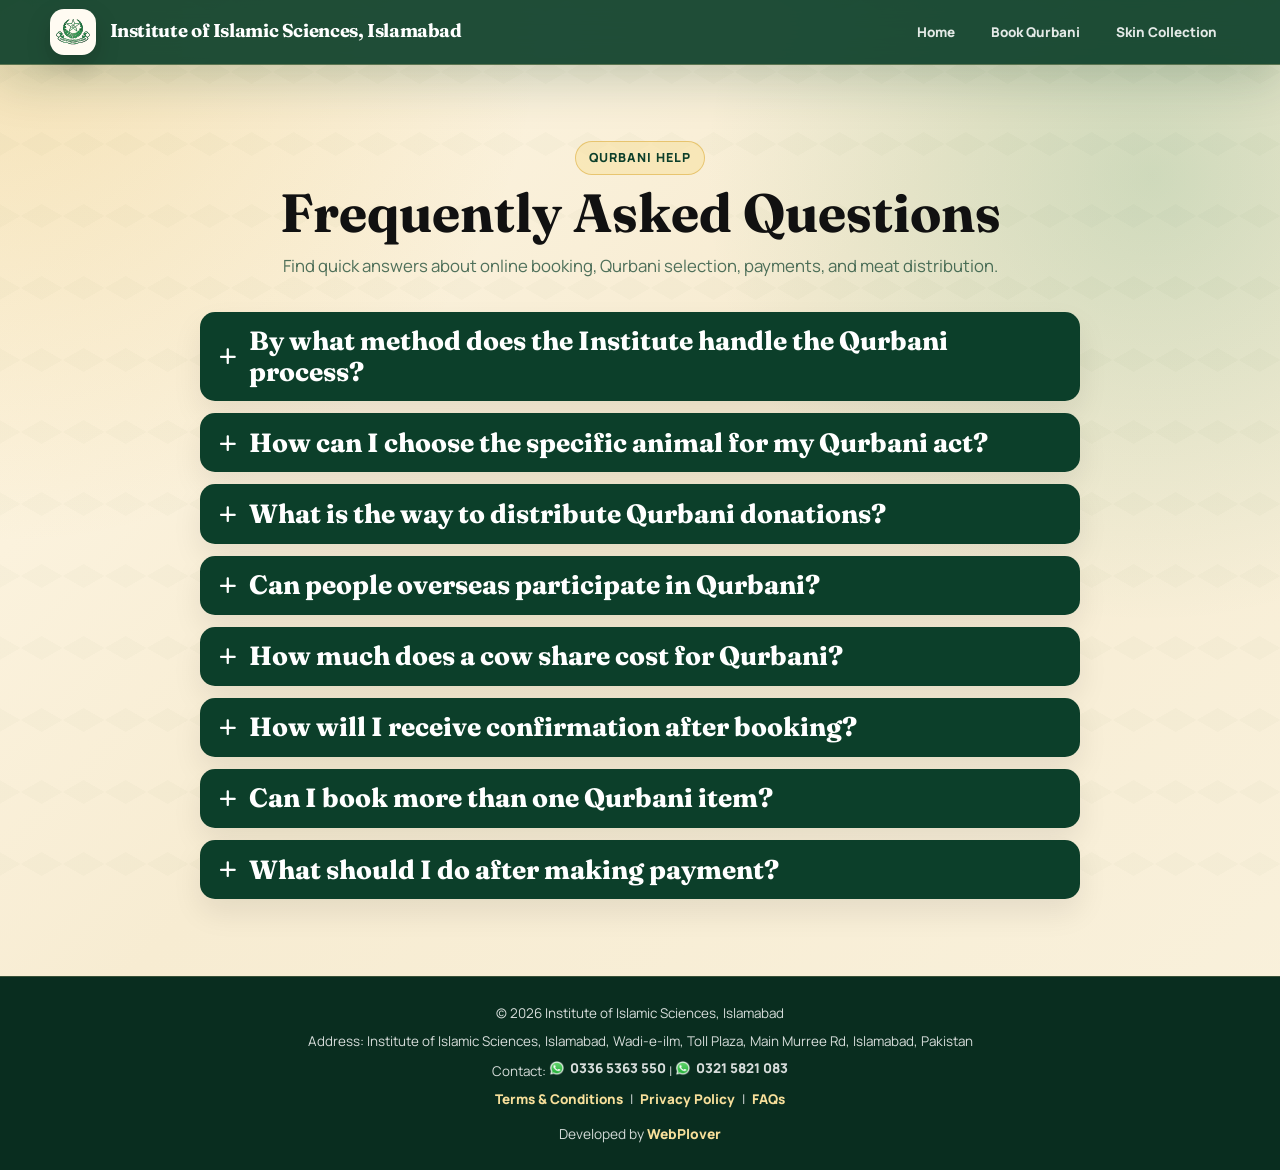
==== commit 0355e1bc: "updated website design" ====
--- a/faq.html
+++ b/faq.html
@@ -79,6 +79,7 @@
             <p>Address: Institute of Islamic Sciences, Islamabad, Wadi-e-ilm, Toll Plaza, Main Murree Rd, Islamabad, Pakistan</p>
             <p>Contact: <a class="whatsapp-contact" href="https://wa.me/923365363550" target="_blank" rel="noopener"><span class="whatsapp-icon" aria-hidden="true"></span>0336 5363 550</a> | <a class="whatsapp-contact" href="https://wa.me/923215821083" target="_blank" rel="noopener"><span class="whatsapp-icon" aria-hidden="true"></span>0321 5821 083</a></p>
             <span class="footer-links"><a href="terms.html">Terms & Conditions</a> | <a href="privacy.html">Privacy Policy</a> | <a href="faq.html">FAQs</a></span>
+            <p class="webplover-credit">Developed by <a href="https://webplover.com" target="_blank" rel="noopener">WebPlover</a></p>
         </div>
     </footer>
 
--- a/styles.css
+++ b/styles.css
@@ -3728,3 +3728,7 @@
     .hero-content { padding-bottom: 12rem; }
     .hero-image-wrap { bottom: -1.2rem; }
 }
+.webplover-credit { margin-top: 0.45rem; color: rgba(255, 255, 255, 0.82); font-size: 0.86rem; }
+.webplover-credit a { color: var(--gold-soft); font-weight: 900; text-decoration: none; }
+.webplover-credit a:hover { text-decoration: underline; }
+.qurbani-alert-bottom { margin-top: 1rem; }
